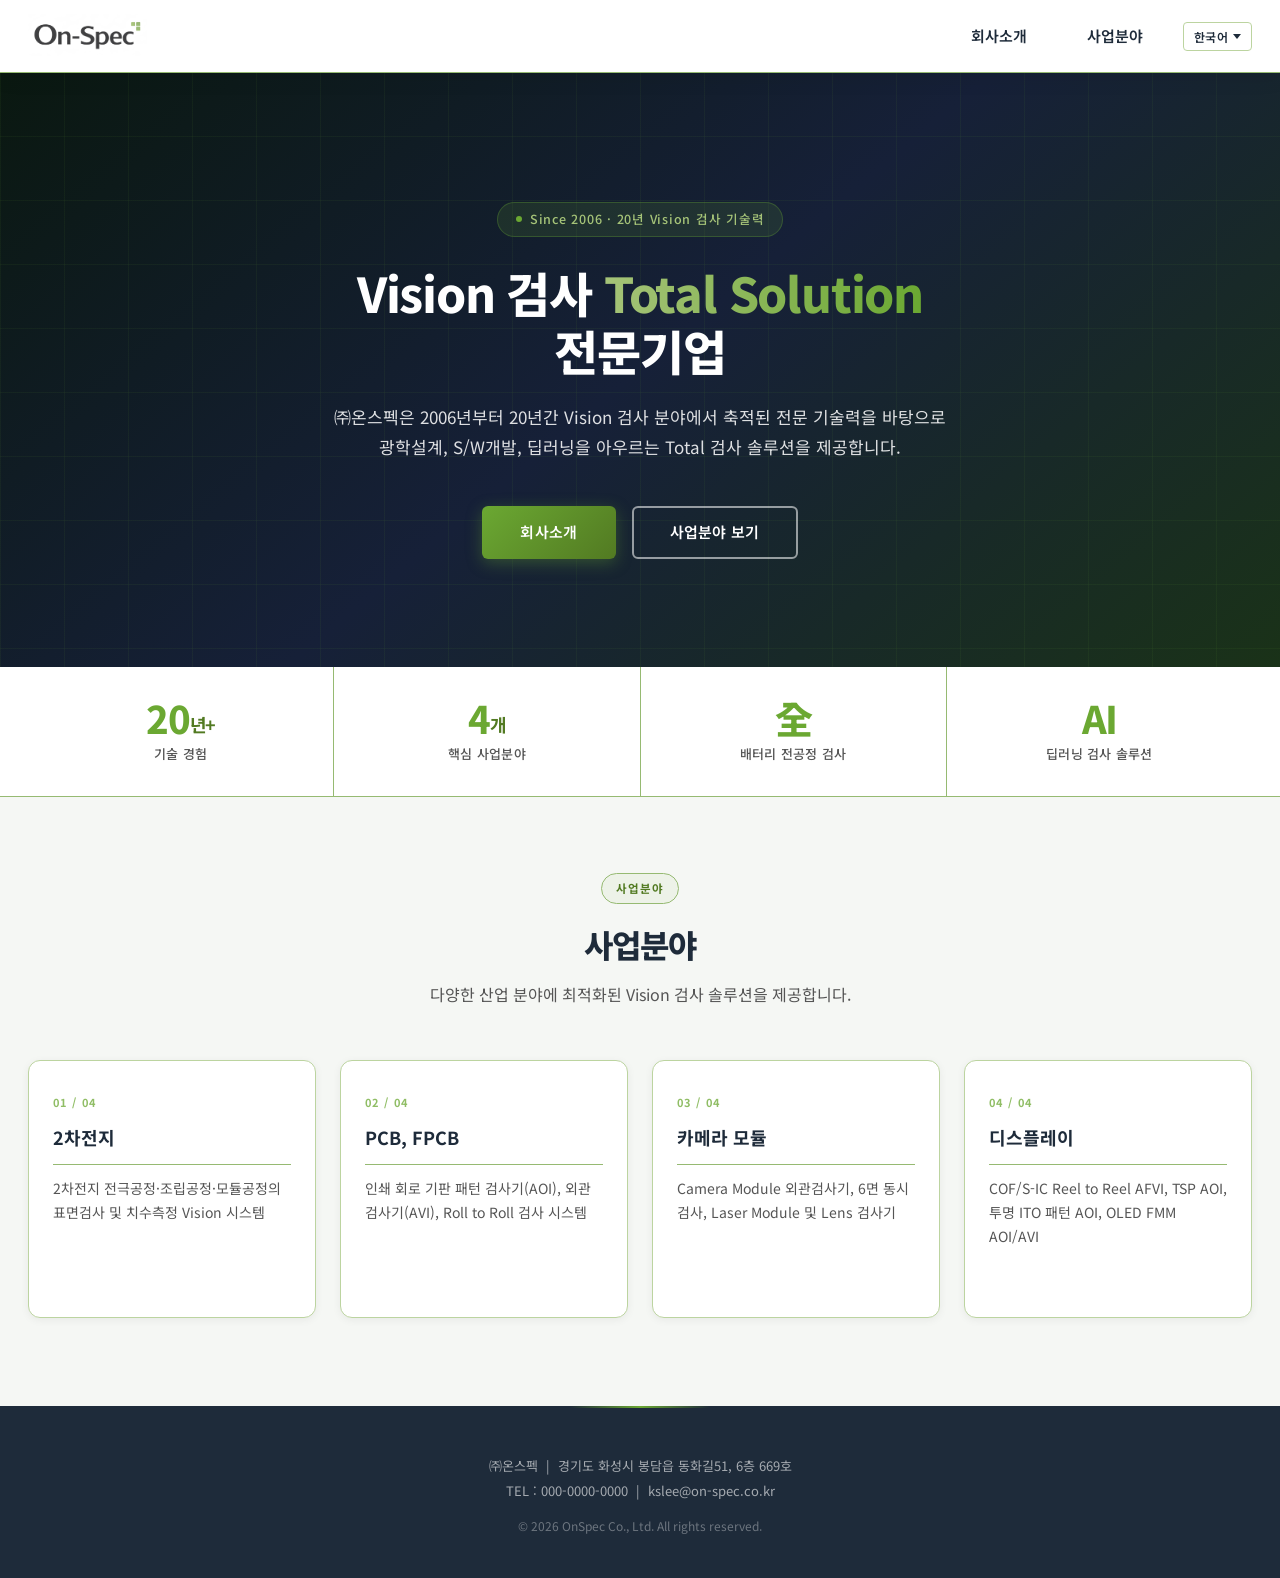
==== OnSpec_Homepage/wwwroot/index.html @ 56a10e46 "feat: transparent logo, stronger borders, radar-ring hero animation Agent-Logs-Url: https://github.c" ====
<!DOCTYPE html>
<html lang="ko">
<head>
    <meta charset="UTF-8">
    <meta name="viewport" content="width=device-width, initial-scale=1.0">
    <link rel="icon" href="favicon.ico" type="image/x-icon">
    <title>㈜온스펙 - Vision 검사 Total Solution</title>
    <link rel="preconnect" href="https://fonts.googleapis.com">
    <link rel="preconnect" href="https://fonts.gstatic.com" crossorigin>
    <link rel="stylesheet" href="https://fonts.googleapis.com/css2?family=Noto+Sans+KR:wght@400;500;600;700;800&display=swap">
    <link rel="stylesheet" href="style.css">
</head>
<body data-page="index">

    <!-- ══ HEADER ══════════════════════════════════════════════ -->
    <header class="site-header">
        <div class="header-inner">
            <div class="logo">
                <a href="index.html"><img src="res/logo.png" alt="㈜온스펙"></a>
            </div>
            <nav class="main-nav">
                <ul>
                    <li class="has-dropdown">
                        <a href="about.html" data-i18n="nav-about">회사소개</a>
                        <ul class="dropdown">
                            <li><a href="about.html#profile" data-i18n="sub-profile">Profile</a></li>
                            <li><a href="about.html#orgchart" data-i18n="sub-orgchart">Org Chart</a></li>
                            <li><a href="about.html#location" data-i18n="sub-location">Location</a></li>
                            <li><a href="about.html#contact" data-i18n="sub-contact">Contact</a></li>
                        </ul>
                    </li>
                    <li class="has-dropdown">
                        <a href="business.html" data-i18n="nav-business">사업분야</a>
                        <ul class="dropdown">
                            <li><a href="business.html#battery" data-i18n="sub-battery">Battery</a></li>
                            <li><a href="business.html#pcb" data-i18n="sub-pcb">PCB, FPCB</a></li>
                            <li><a href="business.html#camera" data-i18n="sub-camera">Camera Module</a></li>
                            <li><a href="business.html#display" data-i18n="sub-display">Display</a></li>
                        </ul>
                    </li>
                </ul>
            </nav>
            <div class="lang-select" id="langSelect"></div>
            <button class="menu-toggle" id="menuToggle" data-i18n-aria="menu-aria" aria-label="메뉴 열기">
                <span></span><span></span><span></span>
            </button>
        </div>
    </header>

    <!-- ══ MOBILE NAV ══════════════════════════════════════════ -->
    <nav class="mobile-nav" id="mobileNav">
        <ul>
            <li>
                <a href="about.html" data-i18n="nav-about">회사소개</a>
                <ul class="mobile-sub">
                    <li><a href="about.html#profile" data-i18n="sub-profile">Profile</a></li>
                    <li><a href="about.html#orgchart" data-i18n="sub-orgchart">Org Chart</a></li>
                    <li><a href="about.html#location" data-i18n="sub-location">Location</a></li>
                    <li><a href="about.html#contact" data-i18n="sub-contact">Contact</a></li>
                </ul>
            </li>
            <li>
                <a href="business.html" data-i18n="nav-business">사업분야</a>
                <ul class="mobile-sub">
                    <li><a href="business.html#battery" data-i18n="sub-battery">Battery</a></li>
                    <li><a href="business.html#pcb" data-i18n="sub-pcb">PCB, FPCB</a></li>
                    <li><a href="business.html#camera" data-i18n="sub-camera">Camera Module</a></li>
                    <li><a href="business.html#display" data-i18n="sub-display">Display</a></li>
                </ul>
            </li>
        </ul>
    </nav>

    <!-- ══ PAGE BODY ════════════════════════════════════════════ -->
    <div class="page-body">

        <!-- HERO -->
        <section class="hero">
            <div class="hero-rings" aria-hidden="true"><span></span><span></span><span></span></div>
            <div class="hero-inner">
                <div class="hero-badge" data-i18n="hero-badge">Since 2006 · 20년 Vision 검사 기술력</div>
                <h1 data-i18n="hero-title">Vision 검사 <em>Total Solution</em><br>전문기업</h1>
                <p data-i18n="hero-desc">
                    ㈜온스펙은 2006년부터 20년간 Vision 검사 분야에서 축적된 전문 기술력을 바탕으로<br>
                    광학설계, S/W개발, 딥러닝을 아우르는 Total 검사 솔루션을 제공합니다.
                </p>
                <div class="hero-cta">
                    <a href="about.html" class="btn-primary" data-i18n="hero-btn-about">회사소개</a>
                    <a href="business.html" class="btn-outline" data-i18n="hero-btn-business">사업분야 보기</a>
                </div>
            </div>
        </section>

        <!-- STATS -->
        <div class="stats-section">
            <div class="stats-inner">
                <div class="stat-item">
                    <span class="stat-num">20<span class="stat-unit">년+</span></span>
                    <span class="stat-label" data-i18n="stat-experience">기술 경험</span>
                </div>
                <div class="stat-item">
                    <span class="stat-num">4<span class="stat-unit">개</span></span>
                    <span class="stat-label" data-i18n="stat-business">핵심 사업분야</span>
                </div>
                <div class="stat-item">
                    <span class="stat-num">全</span>
                    <span class="stat-label" data-i18n="stat-battery">배터리 전공정 검사</span>
                </div>
                <div class="stat-item">
                    <span class="stat-num">AI</span>
                    <span class="stat-label" data-i18n="stat-ai">딥러닝 검사 솔루션</span>
                </div>
            </div>
        </div>

        <!-- OVERVIEW -->
        <section class="overview">
            <div class="overview-title">
                <span class="section-tag" data-i18n="overview-tag">Business Areas</span>
                <h2 data-i18n="overview-h2">사업분야</h2>
                <p data-i18n="overview-p">다양한 산업 분야에 최적화된 Vision 검사 솔루션을 제공합니다.</p>
            </div>
            <div class="overview-grid">
                <a href="business.html#battery" class="overview-card">
                    <span class="card-num">01 / 04</span>
                    <h3 data-i18n="sub-battery">Battery</h3>
                    <p data-i18n="card-battery">2차전지 전극공정·조립공정·모듈공정의 표면검사 및 치수측정 Vision 시스템</p>
                    <span class="card-arrow" data-i18n="card-more">더 보기</span>
                </a>
                <a href="business.html#pcb" class="overview-card">
                    <span class="card-num">02 / 04</span>
                    <h3 data-i18n="sub-pcb">PCB, FPCB</h3>
                    <p data-i18n="card-pcb">인쇄 회로 기판 패턴 검사기(AOI), 외관 검사기(AVI), Roll to Roll 검사 시스템</p>
                    <span class="card-arrow" data-i18n="card-more">더 보기</span>
                </a>
                <a href="business.html#camera" class="overview-card">
                    <span class="card-num">03 / 04</span>
                    <h3 data-i18n="sub-camera">Camera Module</h3>
                    <p data-i18n="card-camera">Camera Module 외관검사기, 6면 동시검사, Laser Module 및 Lens 검사기</p>
                    <span class="card-arrow" data-i18n="card-more">더 보기</span>
                </a>
                <a href="business.html#display" class="overview-card">
                    <span class="card-num">04 / 04</span>
                    <h3 data-i18n="sub-display">Display</h3>
                    <p data-i18n="card-display">COF/S-IC Reel to Reel AFVI, TSP AOI, 투명 ITO 패턴 AOI, OLED FMM AOI/AVI</p>
                    <span class="card-arrow" data-i18n="card-more">더 보기</span>
                </a>
            </div>
        </section>

    </div><!-- /.page-body -->

    <!-- ══ FOOTER ══════════════════════════════════════════════ -->
    <footer class="site-footer">
        <p data-i18n="footer-addr">㈜온스펙 &nbsp;|&nbsp; 경기도 화성시 봉담읍 동화길51, 6층 669호</p>
        <p data-i18n="footer-tel">TEL : 000-0000-0000 &nbsp;|&nbsp; kslee@on-spec.co.kr</p>
        <p class="footer-copy">© 2026 OnSpec Co., Ltd. All rights reserved.</p>
    </footer>

    <script>
        const menuToggle = document.getElementById('menuToggle');
        const mobileNav = document.getElementById('mobileNav');
        menuToggle.addEventListener('click', function () {
            mobileNav.classList.toggle('open');
            menuToggle.classList.toggle('open');
        });

        /* Close mobile nav when any nav link is tapped (same-page anchors) */
        mobileNav.querySelectorAll('a').forEach(function (link) {
            link.addEventListener('click', function () {
                mobileNav.classList.remove('open');
                menuToggle.classList.remove('open');
            });
        });
    </script>
    <script src="lang.js"></script>

</body>
</html>
---- OnSpec_Homepage/wwwroot/style.css ----
/* ============================================================
   style.css — ㈜온스펙 Homepage Styles
   Color theme derived from res/logo.png:
     Charcoal  #3C3C3C  (logo text)
     Sage-green #A5C378  (logo accent)
   ============================================================ */

/* ── Variables ──────────────────────────────────────────── */
:root {
    --primary: #1E2B3A; /* dark navy-charcoal header */
    --primary-light: #2C3E52;
    --accent: #6BA832; /* vivid green from logo */
    --accent-dark: #527A22;
    --accent-light: #A5C378; /* logo sage-green, tints */
    --text: #2D2D2D;
    --text-mid: #555555;
    --text-light: #888888;
    --bg: #F5F7F4;
    --bg-white: #FFFFFF;
    --bg-alt: #EDF2E8;
    --border: #BCD4A0;        /* was #D4E4BC — darkened for better contrast */
    --border-strong: #96BA72; /* stronger separator line */
    --header-h: 72px;
    --subnav-h: 52px;
    --shadow-sm: 0 2px 8px rgba(0,0,0,0.06);
    --shadow-md: 0 6px 24px rgba(0,0,0,0.10);
    --shadow-lg: 0 16px 48px rgba(0,0,0,0.14);
    --shadow-green: 0 8px 28px rgba(107,168,50,0.14);
    --transition: 0.22s ease;
}

/* ── Reset / Base ───────────────────────────────────────── */
*, *::before, *::after {
    box-sizing: border-box;
    margin: 0;
    padding: 0;
}

html {
    scroll-behavior: smooth;
    scroll-padding-top: calc(var(--header-h) + var(--subnav-h));
}

body {
    font-family: 'Noto Sans KR', 'Apple SD Gothic Neo', 'Malgun Gothic', Arial, sans-serif;
    color: var(--text);
    background: var(--bg);
    line-height: 1.65;
    -webkit-font-smoothing: antialiased;
    -moz-osx-font-smoothing: grayscale;
}

a {
    text-decoration: none;
    color: inherit;
}

img {
    max-width: 100%;
    display: block;
}

/* ── Header ─────────────────────────────────────────────── */
.site-header {
    position: fixed;
    inset: 0 0 auto 0;
    height: var(--header-h);
    background: rgba(255,255,255,0.96);
    backdrop-filter: blur(12px);
    -webkit-backdrop-filter: blur(12px);
    z-index: 1000;
    box-shadow: 0 1px 0 var(--border-strong), 0 4px 20px rgba(0,0,0,0.10);
    transition: box-shadow var(--transition);
}

.header-inner {
    max-width: 1280px;
    margin: 0 auto;
    height: 100%;
    display: flex;
    align-items: center;
    padding: 0 28px;
}

/* Logo */
.logo {
    flex: 0 0 auto;
}

    .logo a {
        display: block;
    }

    .logo img {
        height: 44px;
        width: auto;
        mix-blend-mode: multiply; /* white areas blend into header glass bg */
    }

/* Desktop nav */
.main-nav {
    flex: 1;
    display: flex;
    justify-content: flex-end;
}

    .main-nav > ul {
        list-style: none;
        display: flex;
        gap: 4px;
    }

        .main-nav > ul > li {
            position: relative;
        }

            .main-nav > ul > li > a {
                display: block;
                position: relative;
                padding: 10px 28px;
                color: var(--primary);
                font-size: 15px;
                font-weight: 600;
                border-radius: 4px;
                transition: color var(--transition);
            }

                .main-nav > ul > li > a::after {
                    content: '';
                    position: absolute;
                    bottom: 4px;
                    left: 28px;
                    right: 28px;
                    height: 2px;
                    background: var(--accent);
                    border-radius: 2px;
                    transform: scaleX(0);
                    transform-origin: center;
                    transition: transform 0.22s ease;
                }

                .main-nav > ul > li > a:hover {
                    color: var(--accent);
                }

                .main-nav > ul > li > a:hover::after {
                    transform: scaleX(1);
                }

/* Dropdown */
.dropdown {
    display: none;
    position: absolute;
    top: 100%;
    left: 50%;
    transform: translateX(-50%);
    background: var(--bg-white);
    border: 1px solid var(--border);
    border-radius: 6px;
    box-shadow: 0 8px 28px rgba(0,0,0,0.14);
    list-style: none;
    min-width: 148px;
    overflow: hidden;
    z-index: 1100;
    padding-top: 6px;
}

.has-dropdown:hover .dropdown {
    display: block;
}
/* Invisible bridge over the gap so the mouse can reach the dropdown */
.has-dropdown::after {
    content: '';
    position: absolute;
    top: 100%;
    left: 0;
    right: 0;
    height: 6px;
    z-index: 1090;
}

.dropdown li a {
    display: block;
    padding: 11px 20px;
    font-size: 14px;
    color: var(--text);
    white-space: nowrap;
    transition: background 0.15s, color 0.15s;
}

    .dropdown li a:hover {
        background: var(--bg-alt);
        color: var(--accent);
    }

/* Hamburger button */
.menu-toggle {
    display: none;
    flex-direction: column;
    gap: 5px;
    background: none;
    border: none;
    cursor: pointer;
    padding: 8px;
    margin-left: auto;
}

    .menu-toggle span {
        display: block;
        width: 24px;
        height: 2px;
        background: var(--primary);
        border-radius: 2px;
        transition: all 0.28s;
    }

    .menu-toggle.open span:nth-child(1) {
        transform: translateY(7px) rotate(45deg);
    }

    .menu-toggle.open span:nth-child(2) {
        opacity: 0;
    }

    .menu-toggle.open span:nth-child(3) {
        transform: translateY(-7px) rotate(-45deg);
    }

/* Language select dropdown */
.lang-select {
    position: relative;
    margin-left: 12px;
    flex-shrink: 0;
}

.lang-select__btn {
    display: flex;
    align-items: center;
    gap: 5px;
    background: transparent;
    border: 1px solid var(--border);
    color: var(--primary);
    cursor: pointer;
    font-family: inherit;
    font-size: 12px;
    font-weight: 600;
    letter-spacing: 0.04em;
    padding: 5px 10px;
    border-radius: 4px;
    white-space: nowrap;
    transition: background 0.18s, color 0.18s, border-color 0.18s;
}

    .lang-select__btn:hover,
    .lang-select.open .lang-select__btn {
        background: var(--bg-alt);
        border-color: var(--accent);
        color: var(--accent);
    }

.lang-select__arrow {
    display: inline-block;
    width: 0;
    height: 0;
    border-left: 4px solid transparent;
    border-right: 4px solid transparent;
    border-top: 5px solid currentColor;
    transition: transform 0.2s;
}

    .lang-select.open .lang-select__arrow {
        transform: rotate(180deg);
    }

.lang-select__menu {
    display: none;
    position: absolute;
    top: calc(100% + 6px);
    right: 0;
    background: var(--bg-white);
    border: 1px solid var(--border);
    border-radius: 6px;
    box-shadow: 0 8px 28px rgba(0,0,0,0.14);
    list-style: none;
    min-width: 110px;
    overflow: hidden;
    z-index: 1200;
    padding: 4px 0;
}

    .lang-select.open .lang-select__menu {
        display: block;
    }

.lang-select__item {
    padding: 10px 16px;
    font-size: 13px;
    font-weight: 500;
    color: var(--text);
    cursor: pointer;
    white-space: nowrap;
    transition: background 0.15s, color 0.15s;
}

    .lang-select__item:hover {
        background: var(--bg-alt);
        color: var(--accent);
    }

    .lang-select__item.active {
        color: var(--accent);
        font-weight: 700;
        background: var(--bg-alt);
    }

/* Mobile nav overlay */
.mobile-nav {
    display: none;
    position: fixed;
    top: var(--header-h);
    inset: var(--header-h) 0 0 0;
    background: var(--bg-alt);
    z-index: 999;
    overflow-y: auto;
}

    .mobile-nav.open {
        display: block;
    }

    .mobile-nav ul {
        list-style: none;
    }

    .mobile-nav > ul > li > a {
        display: block;
        padding: 15px 28px;
        color: var(--text-mid);
        font-size: 16px;
        font-weight: 500;
        border-bottom: 1px solid rgba(255,255,255,0.1);
    }

.mobile-sub li a {
    display: block;
    padding: 13px 48px;
    color: var(--text-mid);
    background: var(--bg-white);
    font-size: 14px;
    font-weight: 500;
    border-bottom: 1px solid var(--border);
    border-left: 3px solid transparent;
    transition: color 0.18s, border-color 0.18s, background 0.18s;
}

    .mobile-sub li a:hover,
    .mobile-sub li a.active {
        color: var(--accent);
        background: var(--bg-alt);
        border-left-color: var(--accent);
    }

/* ── Page body offset ───────────────────────────────────── */
.page-body {
    padding-top: var(--header-h);
}

/* ── Sub-navigation (about & business pages) ────────────── */
.sub-nav {
    position: sticky;
    top: var(--header-h);
    background: var(--bg-white);
    border-bottom: 2px solid var(--border-strong);
    z-index: 100;
    overflow-x: auto;
    white-space: nowrap;
}

    .sub-nav ul {
        list-style: none;
        display: flex;
        max-width: 1280px;
        margin: 0 auto;
        padding: 0 24px;
    }

        .sub-nav ul li a {
            display: block;
            padding: 14px 22px;
            font-size: 14px;
            font-weight: 500;
            color: var(--text-mid);
            border-bottom: 3px solid transparent;
            transition: color 0.18s, border-color 0.18s;
        }

            .sub-nav ul li a:hover {
                color: var(--accent);
                border-bottom-color: var(--accent);
            }

            .sub-nav ul li a.active {
                color: var(--accent);
                border-bottom-color: var(--accent);
            }

/* ── Hero (index.html) ──────────────────────────────────── */
.hero {
    position: relative;
    background: linear-gradient(140deg, #0a1810 0%, #162038 50%, #1a3218 100%);
    color: #fff;
    padding: 130px 24px 108px;
    text-align: center;
    overflow: hidden;
}

/* Tech grid pattern overlay */
.hero::before {
    content: '';
    position: absolute;
    inset: 0;
    background-image:
        linear-gradient(rgba(107,168,50,0.07) 1px, transparent 1px),
        linear-gradient(90deg, rgba(107,168,50,0.07) 1px, transparent 1px);
    background-size: 64px 64px;
    z-index: 0;
    pointer-events: none;
}

/* Animated scan-line — replaced with radar rings via .hero-rings */

@media (prefers-reduced-motion: reduce) {
    .hero-rings span,
    .hero-badge::before {
        animation: none;
    }
}

@keyframes radarRing {
    0% {
        transform: translate(-50%, -50%) scale(0.1);
        opacity: 0.8;
    }
    100% {
        transform: translate(-50%, -50%) scale(1);
        opacity: 0;
    }
}

@keyframes pulse-dot {
    0%, 100% { opacity: 1;   transform: scale(1); }
    50%       { opacity: 0.4; transform: scale(0.75); }
}

/* ── Hero radar rings ───────────────────────────────────── */
.hero-rings {
    position: absolute;
    inset: 0;
    z-index: 1;
    pointer-events: none;
    overflow: hidden;
}

.hero-rings span {
    position: absolute;
    left: 50%;
    top: 50%;
    width: min(90vw, 600px);
    height: min(90vw, 600px);
    border-radius: 50%;
    border: 1px solid rgba(107, 168, 50, 0.40);
    transform: translate(-50%, -50%) scale(0.1);
    animation: radarRing 5s cubic-bezier(0.15, 0.5, 0.3, 1) infinite;
    opacity: 0;
}

.hero-rings span:nth-child(2) {
    animation-delay: -1.67s;
}

.hero-rings span:nth-child(3) {
    animation-delay: -3.33s;
}

.hero-inner {
    position: relative;
    z-index: 2;
    max-width: 820px;
    margin: 0 auto;
}

/* Hero badge */
.hero-badge {
    display: inline-flex;
    align-items: center;
    gap: 8px;
    background: rgba(107,168,50,0.14);
    border: 1px solid rgba(107,168,50,0.30);
    color: var(--accent-light);
    font-size: 12.5px;
    font-weight: 500;
    letter-spacing: 0.06em;
    padding: 6px 18px;
    border-radius: 100px;
    margin-bottom: 26px;
}

.hero-badge::before {
    content: '';
    flex-shrink: 0;
    width: 6px;
    height: 6px;
    background: var(--accent);
    border-radius: 50%;
    animation: pulse-dot 2s ease-in-out infinite;
}

.hero h1 {
    font-size: 48px;
    font-weight: 800;
    line-height: 1.22;
    letter-spacing: -0.025em;
    margin-bottom: 22px;
}

    .hero h1 em {
        font-style: normal;
        color: var(--accent-light); /* fallback for browsers without background-clip: text */
    }

@supports (-webkit-background-clip: text) or (background-clip: text) {
    .hero h1 em {
        background: linear-gradient(90deg, var(--accent-light), var(--accent));
        -webkit-background-clip: text;
        -webkit-text-fill-color: transparent;
        background-clip: text;
    }
}

.hero p {
    font-size: 17px;
    line-height: 1.78;
    color: rgba(255,255,255,0.86);
    margin-bottom: 44px;
}

.hero-cta {
    display: flex;
    gap: 16px;
    justify-content: center;
    flex-wrap: wrap;
}

.btn-primary {
    display: inline-block;
    padding: 14px 38px;
    background: linear-gradient(135deg, var(--accent) 0%, var(--accent-dark) 100%);
    color: #fff;
    font-size: 15px;
    font-weight: 600;
    border-radius: 6px;
    letter-spacing: 0.02em;
    box-shadow: 0 4px 16px rgba(107,168,50,0.35);
    transition: transform var(--transition), box-shadow var(--transition);
}

    .btn-primary:hover {
        transform: translateY(-2px);
        box-shadow: 0 8px 24px rgba(107,168,50,0.45);
    }

.btn-outline {
    display: inline-block;
    padding: 12px 36px;
    border: 2px solid rgba(255,255,255,0.55);
    color: #fff;
    font-size: 15px;
    font-weight: 600;
    border-radius: 6px;
    letter-spacing: 0.02em;
    transition: background var(--transition), border-color var(--transition), transform var(--transition);
}

    .btn-outline:hover {
        background: rgba(255,255,255,0.12);
        border-color: #fff;
        transform: translateY(-2px);
    }

/* ── Stats bar (index.html) ─────────────────────────────── */
.stats-section {
    background: var(--bg-white);
    border-bottom: 1px solid var(--border-strong);
}

.stats-inner {
    max-width: 1280px;
    margin: 0 auto;
    padding: 0 28px;
    display: flex;
    justify-content: space-around;
    align-items: stretch;
}

.stat-item {
    flex: 1;
    display: flex;
    flex-direction: column;
    align-items: center;
    justify-content: center;
    padding: 32px 20px;
    gap: 6px;
    border-right: 1px solid var(--border-strong);
    transition: background var(--transition);
}

    .stat-item:last-child {
        border-right: none;
    }

    .stat-item:hover {
        background: var(--bg-alt);
    }

.stat-num {
    font-size: 38px;
    font-weight: 800;
    color: var(--accent);
    line-height: 1;
    letter-spacing: -0.03em;
}

    .stat-num .stat-unit {
        font-size: 18px;
        font-weight: 700;
        color: var(--accent-dark);
        vertical-align: middle;
    }

.stat-label {
    font-size: 13px;
    color: var(--text-mid);
    font-weight: 500;
    letter-spacing: 0.02em;
}

/* ── Overview cards (index.html) ────────────────────────── */
.overview {
    max-width: 1280px;
    margin: 0 auto;
    padding: 76px 28px 88px;
}

.overview-title {
    text-align: center;
    margin-bottom: 52px;
}

    .overview-title .section-tag {
        display: inline-block;
        background: var(--bg-alt);
        color: var(--accent-dark);
        font-size: 11.5px;
        font-weight: 700;
        letter-spacing: 0.10em;
        text-transform: uppercase;
        padding: 5px 14px;
        border-radius: 100px;
        margin-bottom: 14px;
        border: 1px solid var(--border-strong);
    }

    .overview-title h2 {
        font-size: 32px;
        font-weight: 800;
        color: var(--primary);
        letter-spacing: -0.025em;
        margin-bottom: 10px;
    }

    .overview-title p {
        font-size: 16px;
        color: var(--text-mid);
    }

.overview-grid {
    display: grid;
    grid-template-columns: repeat(auto-fit, minmax(228px, 1fr));
    gap: 24px;
}

.overview-card {
    position: relative;
    display: block;
    background: var(--bg-white);
    border-radius: 12px;
    padding: 32px 24px 28px;
    border: 1px solid var(--border);
    box-shadow: var(--shadow-sm);
    overflow: hidden;
    transition: box-shadow var(--transition), transform var(--transition), border-color var(--transition);
}

    /* Top gradient accent bar */
    .overview-card::before {
        content: '';
        position: absolute;
        top: 0;
        left: 0;
        right: 0;
        height: 3px;
        background: linear-gradient(90deg, var(--accent-dark), var(--accent), var(--accent-light));
        transform: scaleX(0);
        transform-origin: left;
        transition: transform 0.30s ease;
        border-radius: 12px 12px 0 0;
    }

    .overview-card:hover::before {
        transform: scaleX(1);
    }

    .overview-card:hover {
        box-shadow: var(--shadow-green), var(--shadow-md);
        transform: translateY(-4px);
        border-color: var(--border-strong);
    }

.card-num {
    display: block;
    font-size: 11px;
    font-weight: 700;
    color: var(--accent);
    letter-spacing: 0.12em;
    margin-bottom: 12px;
    opacity: 0.75;
}

    .overview-card h3 {
        font-size: 18px;
        font-weight: 700;
        color: var(--primary);
        margin-bottom: 12px;
        padding-bottom: 12px;
        border-bottom: 1px solid var(--border-strong);
    }

    .overview-card p {
        font-size: 14px;
        color: var(--text-mid);
        line-height: 1.7;
    }

.card-arrow {
    display: inline-flex;
    align-items: center;
    gap: 5px;
    margin-top: 18px;
    font-size: 12px;
    font-weight: 600;
    color: var(--accent);
    opacity: 0;
    transform: translateX(-6px);
    transition: opacity 0.22s, transform 0.22s;
}

    .card-arrow::after {
        content: '→';
        font-size: 13px;
    }

    .overview-card:hover .card-arrow {
        opacity: 1;
        transform: translateX(0);
    }

/* ── Page sections (about & business) ──────────────────── */
.page-section {
    padding: 72px 0;
    border-bottom: 1px solid var(--border-strong);
    scroll-margin-top: calc(var(--header-h) + var(--subnav-h));
}

    .page-section:last-child {
        border-bottom: none;
    }

    .page-section:nth-child(even) {
        background: var(--bg-alt);
    }

.section-inner {
    max-width: 1100px;
    margin: 0 auto;
    padding: 0 32px;
}

.section-title {
    position: relative;
    margin-bottom: 40px;
    padding-bottom: 18px;
}

    .section-title::after {
        content: '';
        position: absolute;
        bottom: 0;
        left: 0;
        width: 52px;
        height: 3px;
        background: linear-gradient(90deg, var(--accent), var(--accent-light), transparent);
        border-radius: 2px;
    }

    .section-title h2 {
        font-size: 26px;
        font-weight: 800;
        color: var(--primary);
        letter-spacing: -0.02em;
    }

/* Profile */
.profile-intro {
    font-size: 15.5px;
    line-height: 1.85;
    color: var(--text);
    margin-bottom: 32px;
    padding: 24px 28px;
    background: linear-gradient(135deg, var(--bg-white) 0%, var(--bg-alt) 100%);
    border-left: 4px solid var(--accent);
    border-radius: 0 10px 10px 0;
    box-shadow: var(--shadow-sm);
}

.profile-info {
    display: flex;
    flex-direction: column;
    gap: 0;
}

.profile-info-row {
    display: flex;
    gap: 12px;
    padding: 14px 0;
    border-bottom: 1px solid var(--border-strong);
    font-size: 15px;
}

    .profile-info-row:last-child {
        border-bottom: none;
    }

    .profile-info-row .label {
        font-weight: 600;
        color: var(--primary);
        min-width: 80px;
        flex: 0 0 auto;
    }

    .profile-info-row .value {
        color: var(--text-mid);
    }

/* Org Chart */
.org-chart {
    display: flex;
    flex-direction: column;
    align-items: center;
    padding: 16px 0 8px;
}

.org-root {
    position: relative;
    padding-bottom: 36px;
}

    .org-root::after {
        content: '';
        position: absolute;
        bottom: 0;
        left: 50%;
        transform: translateX(-50%);
        width: 2px;
        height: 36px;
        background: var(--accent);
    }

.org-root-box {
    background: var(--primary);
    color: #fff;
    padding: 14px 52px;
    border-radius: 6px;
    font-weight: 700;
    font-size: 16px;
    box-shadow: 0 4px 14px rgba(0,0,0,0.18);
}

.org-branches {
    display: flex;
    justify-content: center;
    width: 100%;
    max-width: 800px;
}

.org-branch {
    flex: 1;
    padding-top: 36px;
    display: flex;
    flex-direction: column;
    align-items: center;
    position: relative;
}

    /* Horizontal connector */
    .org-branch::before {
        content: '';
        position: absolute;
        top: 0;
        left: 0;
        right: 0;
        height: 2px;
        background: var(--accent);
    }

    .org-branch:first-child::before {
        left: 50%;
    }

    .org-branch:last-child::before {
        right: 50%;
    }

    /* Vertical drop connector */
    .org-branch::after {
        content: '';
        position: absolute;
        top: 0;
        left: 50%;
        transform: translateX(-50%);
        width: 2px;
        height: 36px;
        background: var(--accent);
    }

.org-box {
    background: var(--bg-white);
    border: 2px solid var(--accent);
    color: var(--primary);
    padding: 11px 18px;
    border-radius: 6px;
    font-size: 14px;
    font-weight: 600;
    white-space: nowrap;
    text-align: center;
    box-shadow: 0 2px 8px rgba(0,0,0,0.07);
}

/* Location / Map */
#map-container {
    width: 100%;
    height: 440px;
    border-radius: 8px;
    overflow: hidden;
    border: 1px solid var(--border-strong);
    box-shadow: 0 2px 14px rgba(0,0,0,0.09);
}

.map-address {
    margin-top: 14px;
    font-size: 14px;
    color: var(--text-mid);
}

/* Contact */
.contact-list {
    display: flex;
    flex-direction: column;
    gap: 14px;
}

.contact-item {
    display: flex;
    gap: 20px;
    align-items: center;
    padding: 18px 24px;
    background: var(--bg-white);
    border-radius: 8px;
    border: 1px solid var(--border-strong);
    box-shadow: 0 1px 5px rgba(0,0,0,0.04);
}

.contact-label {
    font-weight: 600;
    color: var(--primary);
    min-width: 72px;
    font-size: 15px;
}

.contact-value {
    color: var(--text-mid);
    font-size: 15px;
}

.contact-email {
    color: var(--accent-dark);
    transition: color 0.18s;
}

    .contact-email:hover {
        color: var(--accent);
    }

/* ── Business sections ──────────────────────────────────── */
.biz-content {
    display: grid;
    grid-template-columns: 1fr 1fr;
    gap: 44px;
    align-items: start;
}

    .biz-content.reverse {
        direction: rtl;
    }

        .biz-content.reverse > * {
            direction: ltr;
        }

.biz-image {
    position: relative;
    border-radius: 12px;
    overflow: hidden;
    box-shadow: var(--shadow-lg);
}

    .biz-image::after {
        content: '';
        position: absolute;
        inset: 0;
        background: linear-gradient(to bottom, transparent 50%, rgba(10,24,16,0.45) 100%);
        opacity: 0;
        transition: opacity 0.35s;
    }

    .biz-image:hover::after {
        opacity: 1;
    }

    .biz-image img {
        width: 100%;
        height: 300px;
        object-fit: cover;
        transition: transform 0.45s ease;
    }

    .biz-image:hover img {
        transform: scale(1.04);
    }

.biz-detail h3 {
    font-size: 16px;
    font-weight: 700;
    color: var(--primary);
    margin-bottom: 12px;
    padding-bottom: 8px;
    border-bottom: 1px solid var(--border-strong);
}

    .biz-detail h3:not(:first-child) {
        margin-top: 22px;
    }

.biz-list {
    list-style: none;
    margin-bottom: 6px;
}

    .biz-list li {
        position: relative;
        padding: 7px 0 7px 16px;
        font-size: 14px;
        color: var(--text-mid);
        border-bottom: 1px dashed var(--border-strong);
        line-height: 1.6;
    }

        .biz-list li:last-child {
            border-bottom: none;
        }

        .biz-list li::before {
            content: '';
            position: absolute;
            left: 0;
            top: 50%;
            transform: translateY(-50%);
            width: 5px;
            height: 5px;
            border-radius: 50%;
            background: var(--accent);
        }

/* ── Footer ─────────────────────────────────────────────── */
.site-footer {
    position: relative;
    background: var(--primary);
    color: rgba(255,255,255,0.60);
    text-align: center;
    padding: 48px 24px 40px;
    font-size: 13px;
    line-height: 1.9;
}

    .site-footer::before {
        content: '';
        position: absolute;
        top: 0;
        left: 50%;
        transform: translateX(-50%);
        width: 140px;
        height: 2px;
        background: linear-gradient(90deg, transparent, var(--accent), transparent);
    }

    .site-footer .footer-copy {
        margin-top: 12px;
        color: rgba(255,255,255,0.35);
        font-size: 12px;
    }

/* ── Responsive – Tablet (≤1024px) ─────────────────────── */
@media (max-width: 1024px) {
    .hero h1 {
        font-size: 36px;
    }

    .biz-content {
        grid-template-columns: 1fr;
    }

        .biz-content.reverse {
            direction: ltr;
        }

    .biz-image img {
        height: 240px;
    }
}

/* ── Responsive – Mobile (≤768px) ──────────────────────── */
@media (max-width: 768px) {
    :root {
        --header-h: 60px;
    }

    .main-nav {
        display: none;
    }

    .menu-toggle {
        display: flex;
    }

    .logo img {
        height: 36px;
    }

    .hero {
        padding: 88px 20px 72px;
    }

        .hero h1 {
            font-size: 27px;
        }

        .hero p {
            font-size: 14.5px;
        }

    .hero-badge {
        font-size: 11.5px;
    }

    .stats-inner {
        flex-wrap: wrap;
    }

    .stat-item {
        flex: 0 0 50%;
        border-right: none;
        border-bottom: 1px solid var(--border-strong);
        padding: 22px 16px;
    }

        .stat-item:nth-child(odd) {
            border-right: 1px solid var(--border-strong);
        }

        .stat-item:nth-last-child(-n+2) {
            border-bottom: none;
        }

    .stat-num {
        font-size: 30px;
    }

    .overview {
        padding: 48px 20px 60px;
    }

    .overview-title h2 {
        font-size: 24px;
    }

    .overview-grid {
        grid-template-columns: 1fr;
    }

    .section-inner {
        padding: 0 18px;
    }

    .page-section {
        padding: 48px 0;
    }

    .section-title h2 {
        font-size: 21px;
    }

    .profile-intro {
        font-size: 14px;
        padding: 16px 18px;
    }

    .profile-info-row {
        flex-direction: column;
        gap: 3px;
    }

    /* Org Chart – keep single-row tree, scale down for mobile */
    .org-chart {
        overflow-x: auto;
        align-items: flex-start;
        padding: 16px 0;
    }

        .org-chart > * {
            min-width: max-content;
            margin: 0 auto;
        }

    .org-root {
        padding-bottom: 24px;
    }

        .org-root::after {
            height: 24px;
        }

    .org-root-box {
        padding: 10px 22px;
        font-size: 14px;
    }

    .org-branches {
        max-width: none;
    }

    .org-branch {
        padding-top: 24px;
    }

        .org-branch::after {
            height: 24px;
        }

    .org-box {
        padding: 8px 11px;
        font-size: 12px;
    }

    #map-container {
        height: 300px;
    }

    .contact-item {
        flex-direction: column;
        align-items: flex-start;
        gap: 4px;
        padding: 14px 16px;
    }

    .biz-image img {
        height: 200px;
    }

    .sub-nav ul {
        padding: 0 12px;
    }

        .sub-nav ul li a {
            padding: 12px 14px;
            font-size: 13px;
        }
}
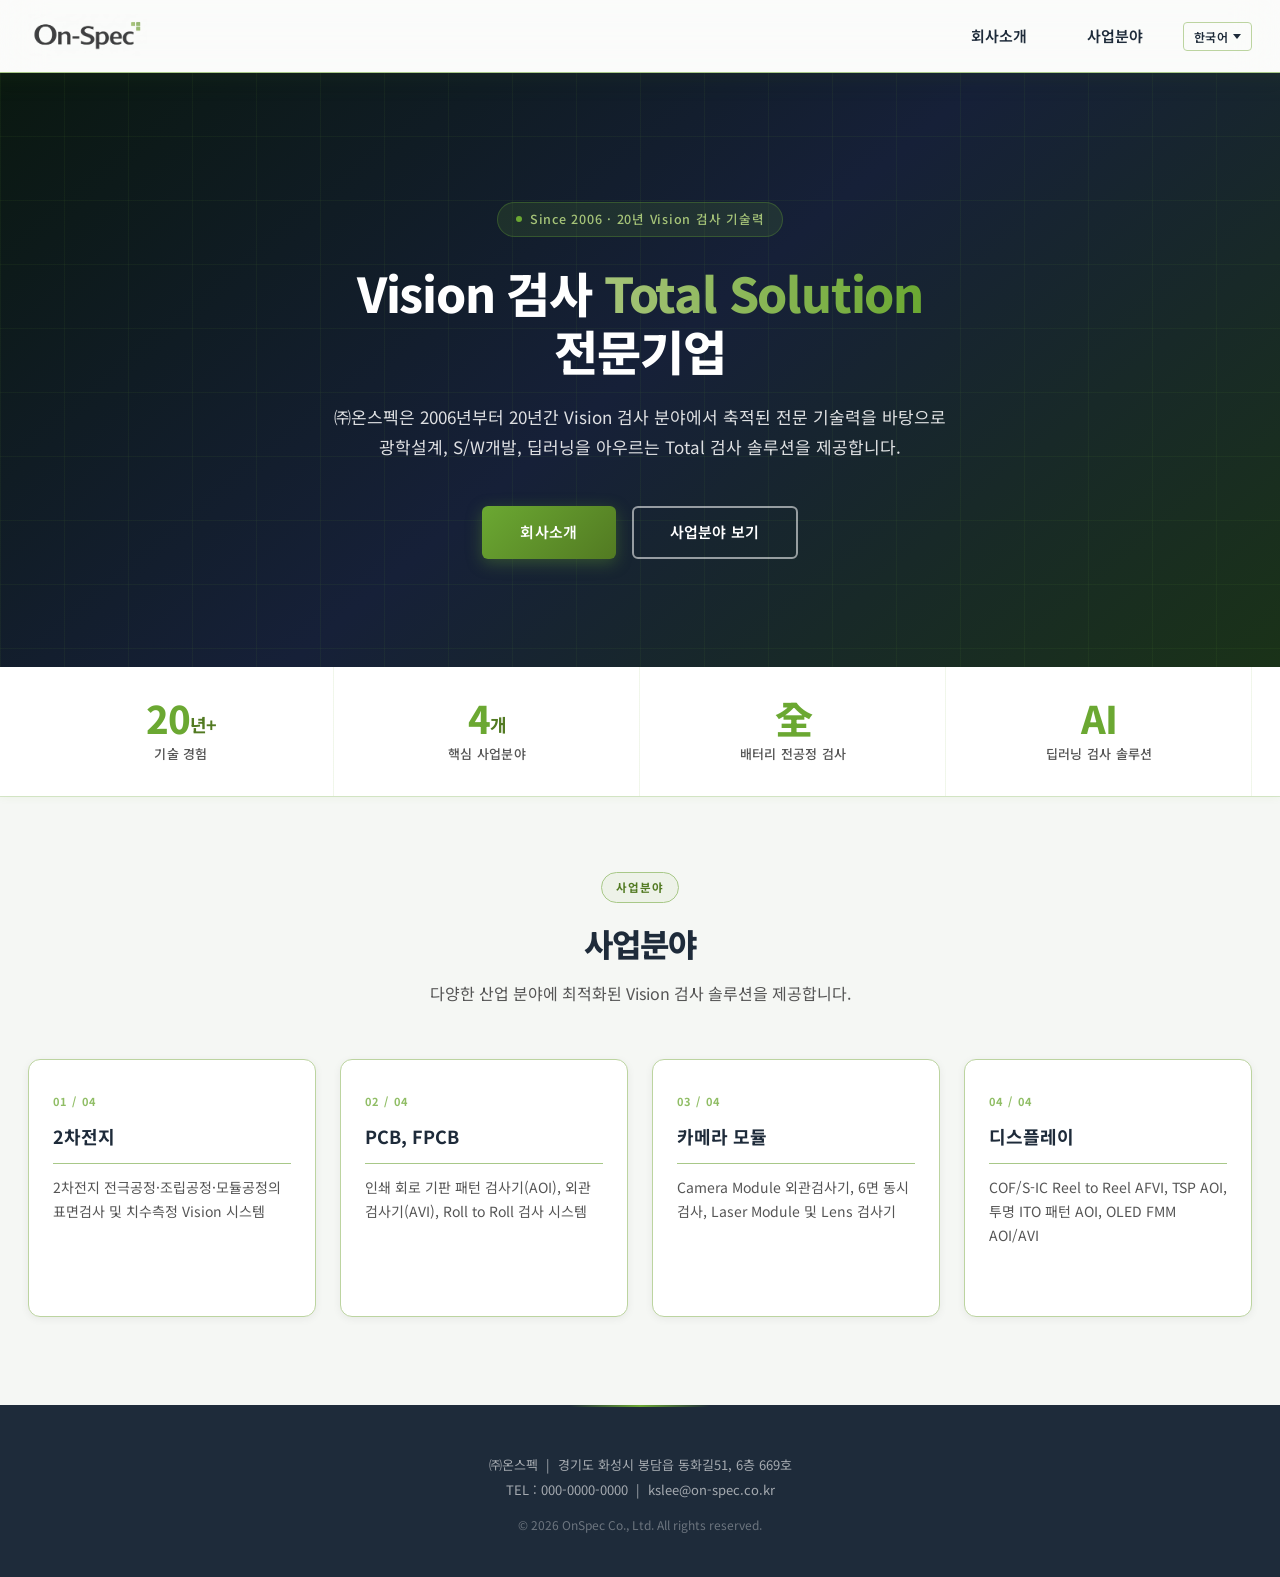
==== commit f1293f54: "feat: blurry scanline hero, stronger glass header, soft border glow Agent-Logs-Url: https://github.c" ====
--- a/OnSpec_Homepage/wwwroot/index.html
+++ b/OnSpec_Homepage/wwwroot/index.html
@@ -76,7 +76,6 @@
 
         <!-- HERO -->
         <section class="hero">
-            <div class="hero-rings" aria-hidden="true"><span></span><span></span><span></span></div>
             <div class="hero-inner">
                 <div class="hero-badge" data-i18n="hero-badge">Since 2006 · 20년 Vision 검사 기술력</div>
                 <h1 data-i18n="hero-title">Vision 검사 <em>Total Solution</em><br>전문기업</h1>
--- a/OnSpec_Homepage/wwwroot/style.css
+++ b/OnSpec_Homepage/wwwroot/style.css
@@ -19,7 +19,7 @@
     --bg-white: #FFFFFF;
     --bg-alt: #EDF2E8;
     --border: #BCD4A0;        /* was #D4E4BC — darkened for better contrast */
-    --border-strong: #96BA72; /* stronger separator line */
+    --border-strong: #A8C888; /* softened — was #96BA72, now with shadow glow instead */
     --header-h: 72px;
     --subnav-h: 52px;
     --shadow-sm: 0 2px 8px rgba(0,0,0,0.06);
@@ -65,11 +65,11 @@
     position: fixed;
     inset: 0 0 auto 0;
     height: var(--header-h);
-    background: rgba(255,255,255,0.96);
-    backdrop-filter: blur(12px);
-    -webkit-backdrop-filter: blur(12px);
+    background: rgba(255,255,255,0.55);
+    backdrop-filter: blur(22px) saturate(160%);
+    -webkit-backdrop-filter: blur(22px) saturate(160%);
     z-index: 1000;
-    box-shadow: 0 1px 0 var(--border-strong), 0 4px 20px rgba(0,0,0,0.10);
+    box-shadow: 0 1px 0 var(--border-strong), 0 4px 20px rgba(0,0,0,0.08);
     transition: box-shadow var(--transition);
 }
 
@@ -405,6 +405,7 @@
             }
 
 /* ── Hero (index.html) ──────────────────────────────────── */
+/* Background: dark gradient ensures WCAG AA contrast — white text on #162038 yields ~9:1 ratio */
 .hero {
     position: relative;
     background: linear-gradient(140deg, #0a1810 0%, #162038 50%, #1a3218 100%);
@@ -427,59 +428,47 @@
     pointer-events: none;
 }
 
-/* Animated scan-line — replaced with radar rings via .hero-rings */
+/* Radar rings animation (replaces scanline) — see .hero-rings below */
 
 @media (prefers-reduced-motion: reduce) {
-    .hero-rings span,
+    .hero::after,
     .hero-badge::before {
         animation: none;
     }
 }
 
-@keyframes radarRing {
-    0% {
-        transform: translate(-50%, -50%) scale(0.1);
-        opacity: 0.8;
-    }
-    100% {
-        transform: translate(-50%, -50%) scale(1);
-        opacity: 0;
-    }
+/* Thick soft-glow scanline sweeping top → bottom */
+.hero::after {
+    content: '';
+    position: absolute;
+    left: -10%;
+    right: -10%;
+    top: -80px;
+    height: 80px;
+    background: linear-gradient(
+        to bottom,
+        transparent 0%,
+        rgba(107, 168, 50, 0.18) 30%,
+        rgba(165, 195, 120, 0.38) 50%,
+        rgba(107, 168, 50, 0.18) 70%,
+        transparent 100%
+    );
+    filter: blur(18px);
+    animation: scanBeam 9s cubic-bezier(0.4, 0, 0.6, 1) infinite;
+    z-index: 1;
+    pointer-events: none;
+}
+
+@keyframes scanBeam {
+    0%   { top: -80px;            opacity: 0; }
+    5%   { opacity: 1; }
+    95%  { opacity: 0.85; }
+    100% { top: calc(100% + 80px); opacity: 0; }
 }
 
 @keyframes pulse-dot {
     0%, 100% { opacity: 1;   transform: scale(1); }
     50%       { opacity: 0.4; transform: scale(0.75); }
-}
-
-/* ── Hero radar rings ───────────────────────────────────── */
-.hero-rings {
-    position: absolute;
-    inset: 0;
-    z-index: 1;
-    pointer-events: none;
-    overflow: hidden;
-}
-
-.hero-rings span {
-    position: absolute;
-    left: 50%;
-    top: 50%;
-    width: min(90vw, 600px);
-    height: min(90vw, 600px);
-    border-radius: 50%;
-    border: 1px solid rgba(107, 168, 50, 0.40);
-    transform: translate(-50%, -50%) scale(0.1);
-    animation: radarRing 5s cubic-bezier(0.15, 0.5, 0.3, 1) infinite;
-    opacity: 0;
-}
-
-.hero-rings span:nth-child(2) {
-    animation-delay: -1.67s;
-}
-
-.hero-rings span:nth-child(3) {
-    animation-delay: -3.33s;
 }
 
 .hero-inner {
@@ -590,7 +579,9 @@
 /* ── Stats bar (index.html) ─────────────────────────────── */
 .stats-section {
     background: var(--bg-white);
-    border-bottom: 1px solid var(--border-strong);
+    /* soft gradient bottom border instead of hard line */
+    border-bottom: none;
+    box-shadow: 0 1px 0 0 rgba(107,168,50,0.22), 0 2px 8px rgba(107,168,50,0.06);
 }
 
 .stats-inner {
@@ -610,7 +601,10 @@
     justify-content: center;
     padding: 32px 20px;
     gap: 6px;
-    border-right: 1px solid var(--border-strong);
+    /* soft gradient divider instead of hard line */
+    border-right: none;
+    box-shadow: inset -1px 0 0 0 transparent;
+    background-image: linear-gradient(to right, transparent calc(100% - 1px), rgba(107,168,50,0.20) 100%);
     transition: background var(--transition);
 }
 
@@ -777,7 +771,9 @@
 /* ── Page sections (about & business) ──────────────────── */
 .page-section {
     padding: 72px 0;
-    border-bottom: 1px solid var(--border-strong);
+    /* soft glow divider replacing hard border */
+    border-bottom: none;
+    box-shadow: 0 1px 0 rgba(107,168,50,0.18), 0 2px 10px rgba(107,168,50,0.05);
     scroll-margin-top: calc(var(--header-h) + var(--subnav-h));
 }
 
@@ -962,7 +958,7 @@
     border-radius: 8px;
     overflow: hidden;
     border: 1px solid var(--border-strong);
-    box-shadow: 0 2px 14px rgba(0,0,0,0.09);
+    box-shadow: 0 2px 14px rgba(0,0,0,0.09), 0 0 0 4px rgba(107,168,50,0.05);
 }
 
 .map-address {
@@ -986,7 +982,7 @@
     background: var(--bg-white);
     border-radius: 8px;
     border: 1px solid var(--border-strong);
-    box-shadow: 0 1px 5px rgba(0,0,0,0.04);
+    box-shadow: 0 1px 5px rgba(0,0,0,0.04), 0 0 0 3px rgba(107,168,50,0.04);
 }
 
 .contact-label {
@@ -1187,6 +1183,7 @@
 
     .stat-item {
         flex: 0 0 50%;
+        background-image: none;
         border-right: none;
         border-bottom: 1px solid var(--border-strong);
         padding: 22px 16px;
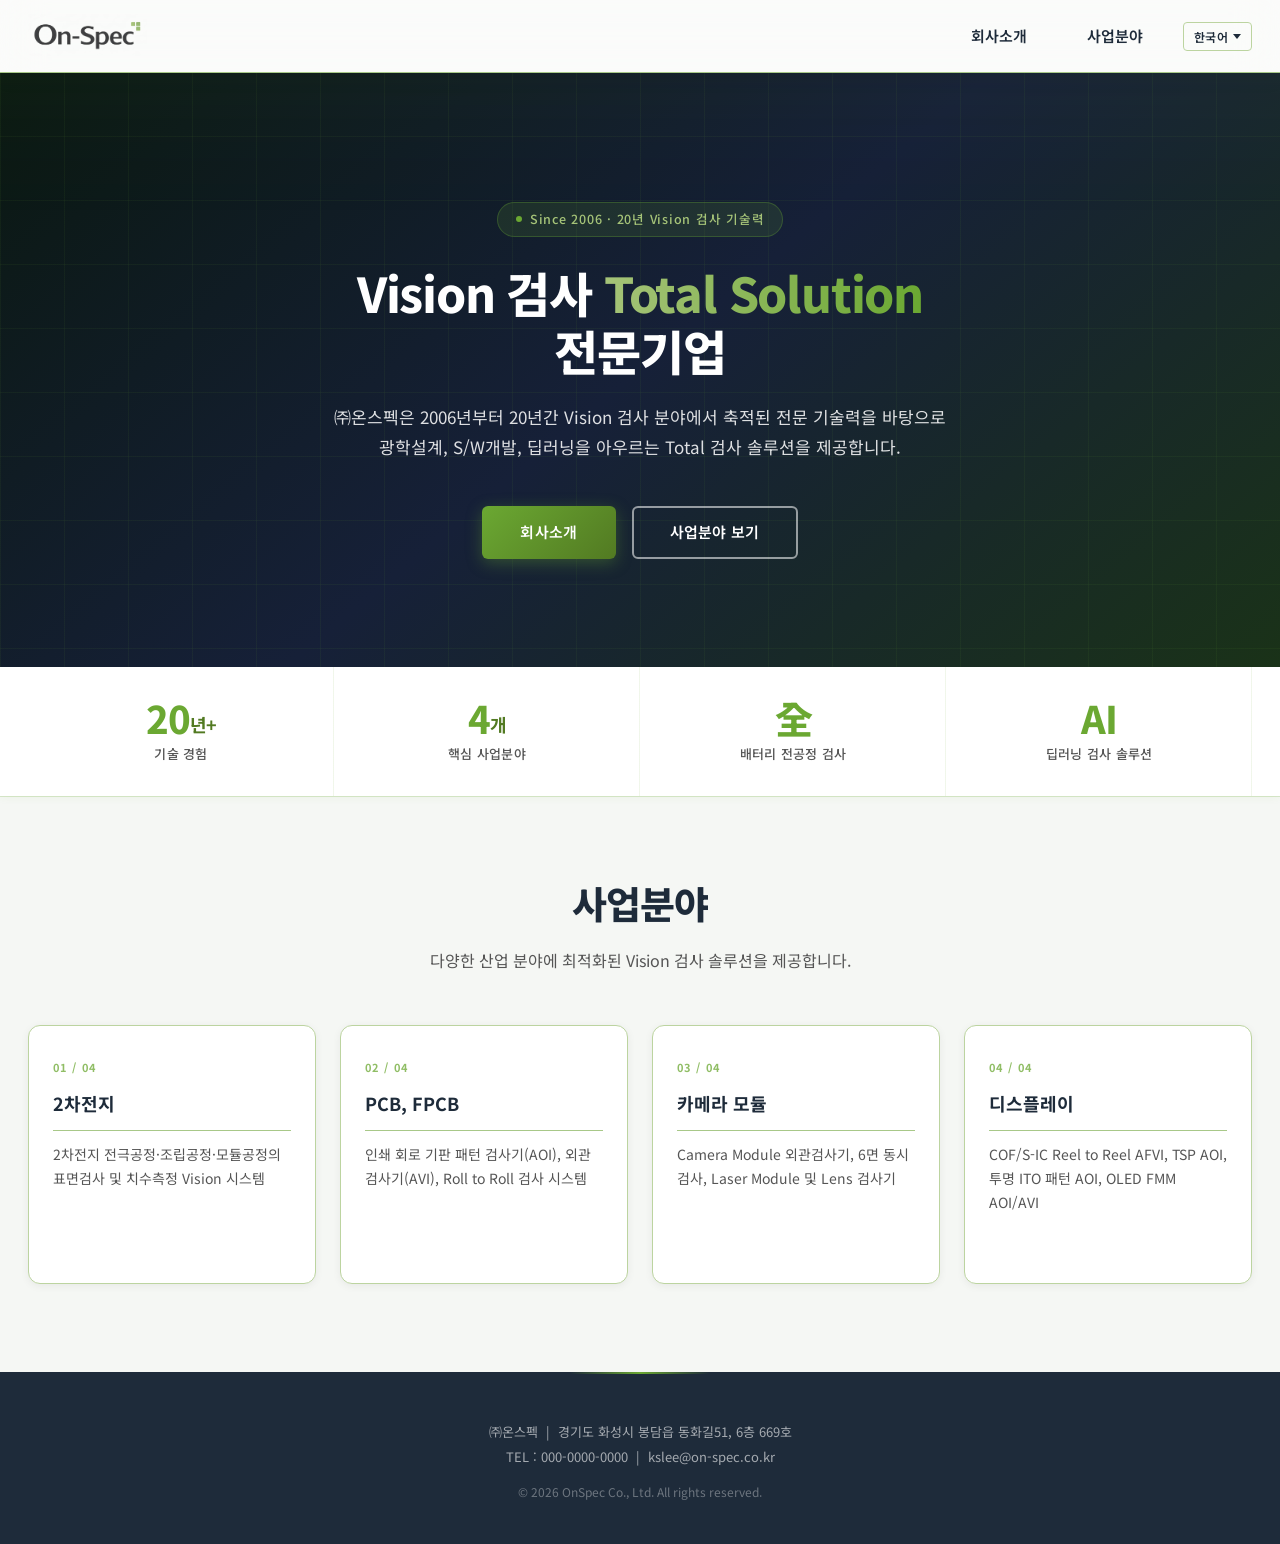
==== commit 516e253c: "feat: 4s scanline cycle, shadow hovers, deduplicated/upgraded business area title Agent-Logs-Url: ht" ====
--- a/OnSpec_Homepage/wwwroot/index.html
+++ b/OnSpec_Homepage/wwwroot/index.html
@@ -115,8 +115,7 @@
         <!-- OVERVIEW -->
         <section class="overview">
             <div class="overview-title">
-                <span class="section-tag" data-i18n="overview-tag">Business Areas</span>
-                <h2 data-i18n="overview-h2">사업분야</h2>
+                <span class="section-tag" data-i18n="overview-tag">사업분야</span>
                 <p data-i18n="overview-p">다양한 산업 분야에 최적화된 Vision 검사 솔루션을 제공합니다.</p>
             </div>
             <div class="overview-grid">
--- a/OnSpec_Homepage/wwwroot/style.css
+++ b/OnSpec_Homepage/wwwroot/style.css
@@ -19,7 +19,7 @@
     --bg-white: #FFFFFF;
     --bg-alt: #EDF2E8;
     --border: #BCD4A0;        /* was #D4E4BC — darkened for better contrast */
-    --border-strong: #A8C888; /* softened — was #96BA72, now with shadow glow instead */
+    --border-strong: #A8C888; /* softened — replaces hard border lines with shadow glow on key elements */
     --header-h: 72px;
     --subnav-h: 52px;
     --shadow-sm: 0 2px 8px rgba(0,0,0,0.06);
@@ -154,10 +154,12 @@
     top: 100%;
     left: 50%;
     transform: translateX(-50%);
-    background: var(--bg-white);
-    border: 1px solid var(--border);
-    border-radius: 6px;
-    box-shadow: 0 8px 28px rgba(0,0,0,0.14);
+    background: rgba(255,255,255,0.88);
+    backdrop-filter: blur(22px) saturate(160%);
+    -webkit-backdrop-filter: blur(22px) saturate(160%);
+    border: 1px solid rgba(255,255,255,0.65);
+    border-radius: 10px;
+    box-shadow: 0 8px 32px rgba(0,0,0,0.12), 0 2px 8px rgba(107,168,50,0.08);
     list-style: none;
     min-width: 148px;
     overflow: hidden;
@@ -277,10 +279,12 @@
     position: absolute;
     top: calc(100% + 6px);
     right: 0;
-    background: var(--bg-white);
-    border: 1px solid var(--border);
-    border-radius: 6px;
-    box-shadow: 0 8px 28px rgba(0,0,0,0.14);
+    background: rgba(255,255,255,0.88);
+    backdrop-filter: blur(22px) saturate(160%);
+    -webkit-backdrop-filter: blur(22px) saturate(160%);
+    border: 1px solid rgba(255,255,255,0.65);
+    border-radius: 10px;
+    box-shadow: 0 8px 32px rgba(0,0,0,0.12), 0 2px 8px rgba(107,168,50,0.08);
     list-style: none;
     min-width: 110px;
     overflow: hidden;
@@ -310,7 +314,6 @@
     .lang-select__item.active {
         color: var(--accent);
         font-weight: 700;
-        background: var(--bg-alt);
     }
 
 /* Mobile nav overlay */
@@ -345,10 +348,12 @@
     display: block;
     padding: 13px 48px;
     color: var(--text-mid);
-    background: var(--bg-white);
+    background: rgba(255,255,255,0.88);
+    backdrop-filter: blur(22px) saturate(160%);
+    -webkit-backdrop-filter: blur(22px) saturate(160%);
     font-size: 14px;
     font-weight: 500;
-    border-bottom: 1px solid var(--border);
+    border-bottom: 1px solid rgba(255,255,255,0.65);
     border-left: 3px solid transparent;
     transition: color 0.18s, border-color 0.18s, background 0.18s;
 }
@@ -369,8 +374,11 @@
 .sub-nav {
     position: sticky;
     top: var(--header-h);
-    background: var(--bg-white);
-    border-bottom: 2px solid var(--border-strong);
+    background: rgba(255,255,255,0.60);
+    backdrop-filter: blur(20px) saturate(150%);
+    -webkit-backdrop-filter: blur(20px) saturate(150%);
+    border-bottom: none;
+    box-shadow: 0 2px 0 rgba(107,168,50,0.18), 0 4px 16px rgba(0,0,0,0.07);
     z-index: 100;
     overflow-x: auto;
     white-space: nowrap;
@@ -405,7 +413,7 @@
             }
 
 /* ── Hero (index.html) ──────────────────────────────────── */
-/* Background: dark gradient ensures WCAG AA contrast — white text on #162038 yields ~9:1 ratio */
+/* Background: dark gradient ensures WCAG AA contrast (all stops >12:1 against white) */
 .hero {
     position: relative;
     background: linear-gradient(140deg, #0a1810 0%, #162038 50%, #1a3218 100%);
@@ -428,7 +436,7 @@
     pointer-events: none;
 }
 
-/* Radar rings animation (replaces scanline) — see .hero-rings below */
+
 
 @media (prefers-reduced-motion: reduce) {
     .hero::after,
@@ -437,33 +445,33 @@
     }
 }
 
-/* Thick soft-glow scanline sweeping top → bottom */
+/* Diffuse soft-glow area sweeping top → bottom */
 .hero::after {
     content: '';
     position: absolute;
-    left: -10%;
-    right: -10%;
-    top: -80px;
-    height: 80px;
+    left: -20%;
+    right: -20%;
+    top: -320px;
+    height: 320px;
     background: linear-gradient(
         to bottom,
         transparent 0%,
-        rgba(107, 168, 50, 0.18) 30%,
-        rgba(165, 195, 120, 0.38) 50%,
-        rgba(107, 168, 50, 0.18) 70%,
+        rgba(107, 168, 50, 0.10) 25%,
+        rgba(165, 195, 120, 0.20) 50%,
+        rgba(107, 168, 50, 0.10) 75%,
         transparent 100%
     );
-    filter: blur(18px);
-    animation: scanBeam 9s cubic-bezier(0.4, 0, 0.6, 1) infinite;
+    filter: blur(90px);
+    animation: scanBeam 4s cubic-bezier(0.42, 0, 0.58, 1) infinite;
     z-index: 1;
     pointer-events: none;
 }
 
 @keyframes scanBeam {
-    0%   { top: -80px;            opacity: 0; }
-    5%   { opacity: 1; }
-    95%  { opacity: 0.85; }
-    100% { top: calc(100% + 80px); opacity: 0; }
+    0%   { top: -320px;            opacity: 0; }
+    8%   { opacity: 1; }
+    92%  { opacity: 0.9; }
+    100% { top: calc(100% + 320px); opacity: 0; }
 }
 
 @keyframes pulse-dot {
@@ -651,18 +659,24 @@
 }
 
     .overview-title .section-tag {
-        display: inline-block;
-        background: var(--bg-alt);
-        color: var(--accent-dark);
-        font-size: 11.5px;
-        font-weight: 700;
-        letter-spacing: 0.10em;
-        text-transform: uppercase;
-        padding: 5px 14px;
-        border-radius: 100px;
-        margin-bottom: 14px;
-        border: 1px solid var(--border-strong);
-    }
+        display: block;
+        background: none;
+        color: var(--primary);
+        font-size: 38px;
+        font-weight: 800;
+        letter-spacing: -0.025em;
+        text-transform: none;
+        padding: 0;
+        border-radius: 0;
+        margin-bottom: 12px;
+        border: none;
+        transition: text-shadow 0.25s;
+        cursor: default;
+    }
+
+        .overview-title .section-tag:hover {
+            text-shadow: 0 4px 24px rgba(107,168,50,0.35), 0 1px 8px rgba(107,168,50,0.18);
+        }
 
     .overview-title h2 {
         font-size: 32px;
@@ -849,7 +863,7 @@
     .profile-info-row .label {
         font-weight: 600;
         color: var(--primary);
-        min-width: 80px;
+        min-width: 120px;
         flex: 0 0 auto;
     }
 
@@ -862,12 +876,12 @@
     display: flex;
     flex-direction: column;
     align-items: center;
-    padding: 16px 0 8px;
+    padding: 24px 0 16px;
 }
 
 .org-root {
     position: relative;
-    padding-bottom: 36px;
+    padding-bottom: 40px;
 }
 
     .org-root::after {
@@ -877,18 +891,20 @@
         left: 50%;
         transform: translateX(-50%);
         width: 2px;
-        height: 36px;
+        height: 40px;
         background: var(--accent);
+        box-shadow: 0 0 8px rgba(107,168,50,0.55);
     }
 
 .org-root-box {
-    background: var(--primary);
+    background: linear-gradient(135deg, var(--primary) 0%, var(--primary-light) 100%);
     color: #fff;
-    padding: 14px 52px;
-    border-radius: 6px;
+    padding: 16px 56px;
+    border-radius: 12px;
     font-weight: 700;
     font-size: 16px;
-    box-shadow: 0 4px 14px rgba(0,0,0,0.18);
+    letter-spacing: 0.03em;
+    box-shadow: 0 6px 24px rgba(0,0,0,0.22), 0 0 0 1px rgba(255,255,255,0.08) inset;
 }
 
 .org-branches {
@@ -900,7 +916,7 @@
 
 .org-branch {
     flex: 1;
-    padding-top: 36px;
+    padding-top: 40px;
     display: flex;
     flex-direction: column;
     align-items: center;
@@ -916,6 +932,7 @@
         right: 0;
         height: 2px;
         background: var(--accent);
+        box-shadow: 0 0 6px rgba(107,168,50,0.50);
     }
 
     .org-branch:first-child::before {
@@ -934,22 +951,30 @@
         left: 50%;
         transform: translateX(-50%);
         width: 2px;
-        height: 36px;
+        height: 40px;
         background: var(--accent);
+        box-shadow: 0 0 8px rgba(107,168,50,0.55);
     }
 
 .org-box {
-    background: var(--bg-white);
-    border: 2px solid var(--accent);
+    background: rgba(255,255,255,0.82);
+    backdrop-filter: blur(8px);
+    -webkit-backdrop-filter: blur(8px);
+    border: 1.5px solid rgba(107,168,50,0.45);
     color: var(--primary);
-    padding: 11px 18px;
-    border-radius: 6px;
+    padding: 12px 20px;
+    border-radius: 10px;
     font-size: 14px;
     font-weight: 600;
     white-space: nowrap;
     text-align: center;
-    box-shadow: 0 2px 8px rgba(0,0,0,0.07);
-}
+    box-shadow: 0 4px 16px rgba(107,168,50,0.10), 0 1px 4px rgba(0,0,0,0.07);
+    transition: box-shadow 0.22s, transform 0.22s;
+}
+
+    .org-box:hover {
+        box-shadow: 0 8px 28px rgba(107,168,50,0.28), 0 2px 8px rgba(0,0,0,0.10);
+    }
 
 /* Location / Map */
 #map-container {
@@ -983,7 +1008,12 @@
     border-radius: 8px;
     border: 1px solid var(--border-strong);
     box-shadow: 0 1px 5px rgba(0,0,0,0.04), 0 0 0 3px rgba(107,168,50,0.04);
-}
+    transition: box-shadow 0.22s;
+}
+
+    .contact-item:hover {
+        box-shadow: 0 6px 24px rgba(107,168,50,0.22), 0 2px 8px rgba(0,0,0,0.08);
+    }
 
 .contact-label {
     font-weight: 600;
@@ -1205,8 +1235,8 @@
         padding: 48px 20px 60px;
     }
 
-    .overview-title h2 {
-        font-size: 24px;
+    .overview-title .section-tag {
+        font-size: 28px;
     }
 
     .overview-grid {
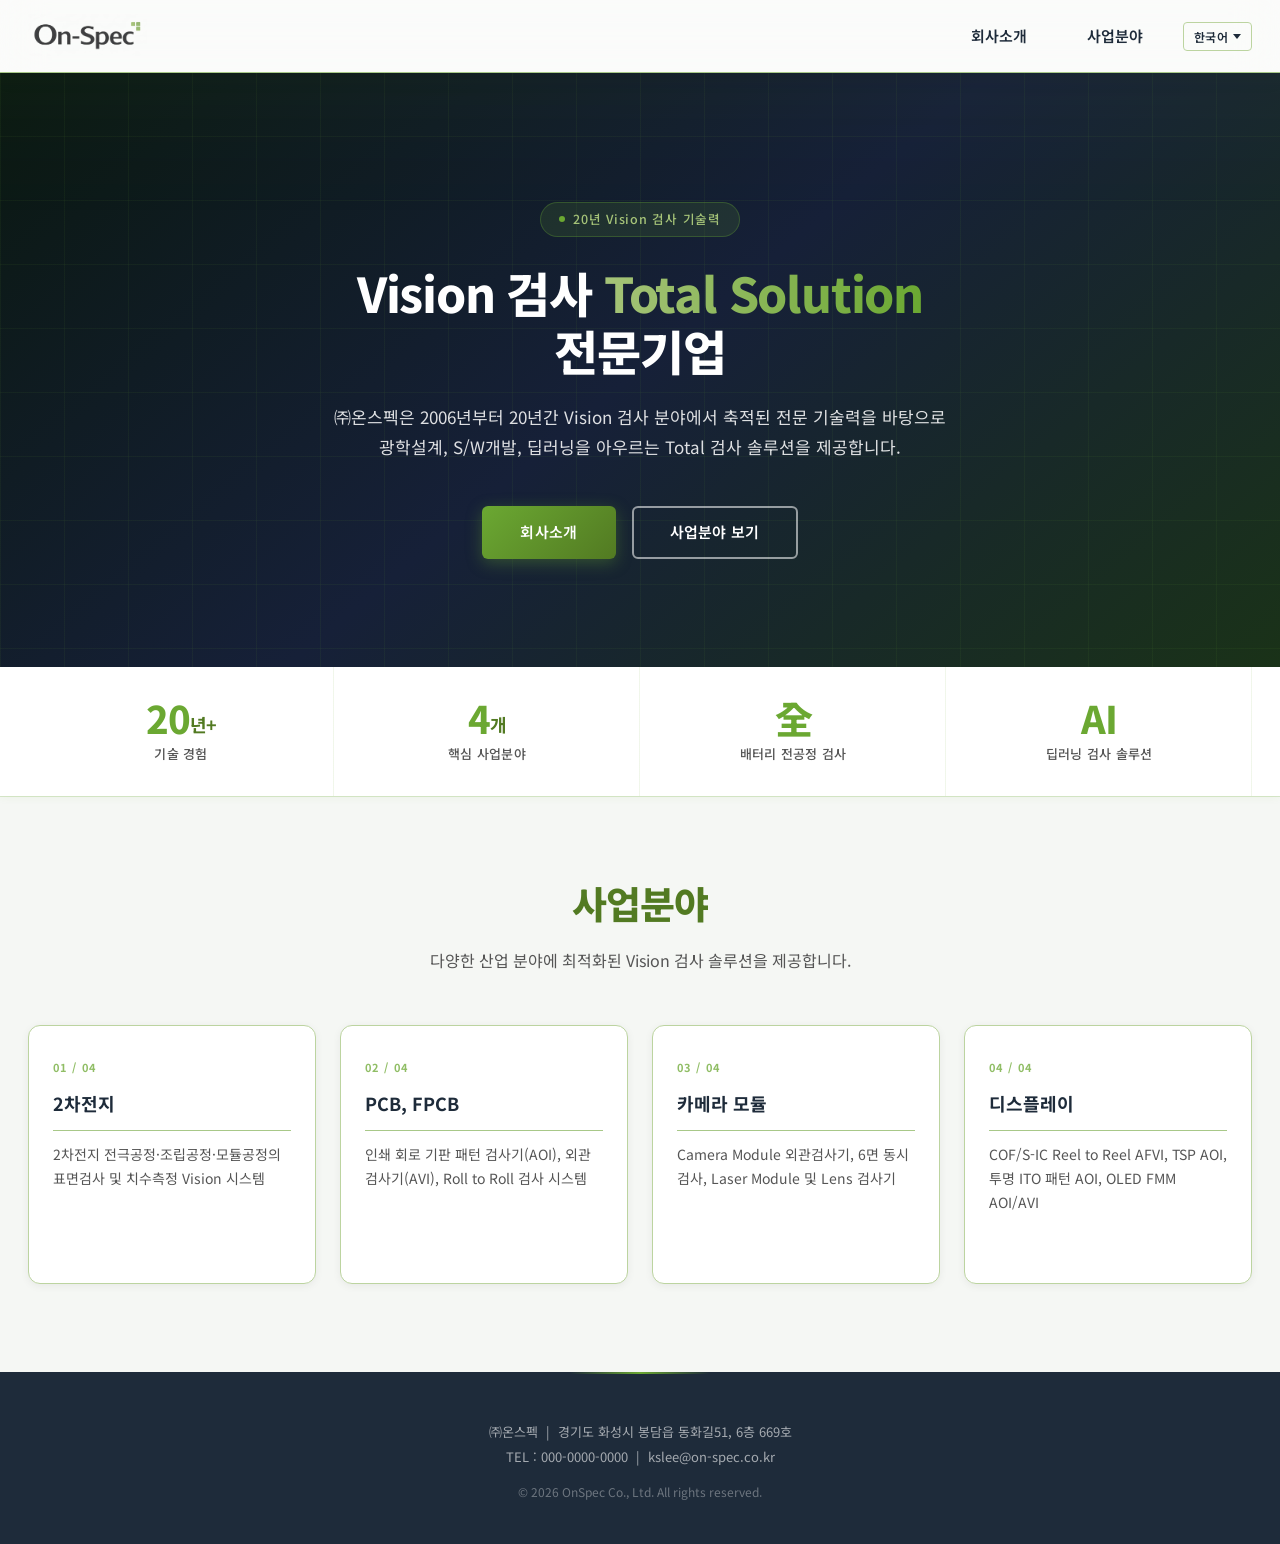
==== commit 14c730fb: "- 히어로 애니메이션 주기 단축. - 명칭 일부 수정." ====
--- a/OnSpec_Homepage/wwwroot/index.html
+++ b/OnSpec_Homepage/wwwroot/index.html
@@ -23,7 +23,7 @@
                     <li class="has-dropdown">
                         <a href="about.html" data-i18n="nav-about">회사소개</a>
                         <ul class="dropdown">
-                            <li><a href="about.html#profile" data-i18n="sub-profile">Profile</a></li>
+                            <li><a href="about.html#profile" data-i18n="sub-profile">Company Overview</a></li>
                             <li><a href="about.html#orgchart" data-i18n="sub-orgchart">Org Chart</a></li>
                             <li><a href="about.html#location" data-i18n="sub-location">Location</a></li>
                             <li><a href="about.html#contact" data-i18n="sub-contact">Contact</a></li>
@@ -53,7 +53,7 @@
             <li>
                 <a href="about.html" data-i18n="nav-about">회사소개</a>
                 <ul class="mobile-sub">
-                    <li><a href="about.html#profile" data-i18n="sub-profile">Profile</a></li>
+                    <li><a href="about.html#profile" data-i18n="sub-profile">Company Overview</a></li>
                     <li><a href="about.html#orgchart" data-i18n="sub-orgchart">Org Chart</a></li>
                     <li><a href="about.html#location" data-i18n="sub-location">Location</a></li>
                     <li><a href="about.html#contact" data-i18n="sub-contact">Contact</a></li>
--- a/OnSpec_Homepage/wwwroot/style.css
+++ b/OnSpec_Homepage/wwwroot/style.css
@@ -18,7 +18,7 @@
     --bg: #F5F7F4;
     --bg-white: #FFFFFF;
     --bg-alt: #EDF2E8;
-    --border: #BCD4A0;        /* was #D4E4BC — darkened for better contrast */
+    --border: #BCD4A0; /* was #D4E4BC — darkened for better contrast */
     --border-strong: #A8C888; /* softened — replaces hard border lines with shadow glow on key elements */
     --header-h: 72px;
     --subnav-h: 52px;
@@ -143,9 +143,9 @@
                     color: var(--accent);
                 }
 
-                .main-nav > ul > li > a:hover::after {
-                    transform: scaleX(1);
-                }
+                    .main-nav > ul > li > a:hover::after {
+                        transform: scaleX(1);
+                    }
 
 /* Dropdown */
 .dropdown {
@@ -270,9 +270,9 @@
     transition: transform 0.2s;
 }
 
-    .lang-select.open .lang-select__arrow {
-        transform: rotate(180deg);
-    }
+.lang-select.open .lang-select__arrow {
+    transform: rotate(180deg);
+}
 
 .lang-select__menu {
     display: none;
@@ -292,9 +292,9 @@
     padding: 4px 0;
 }
 
-    .lang-select.open .lang-select__menu {
-        display: block;
-    }
+.lang-select.open .lang-select__menu {
+    display: block;
+}
 
 .lang-select__item {
     padding: 10px 16px;
@@ -423,18 +423,16 @@
     overflow: hidden;
 }
 
-/* Tech grid pattern overlay */
-.hero::before {
-    content: '';
-    position: absolute;
-    inset: 0;
-    background-image:
-        linear-gradient(rgba(107,168,50,0.07) 1px, transparent 1px),
-        linear-gradient(90deg, rgba(107,168,50,0.07) 1px, transparent 1px);
-    background-size: 64px 64px;
-    z-index: 0;
-    pointer-events: none;
-}
+    /* Tech grid pattern overlay */
+    .hero::before {
+        content: '';
+        position: absolute;
+        inset: 0;
+        background-image: linear-gradient(rgba(107,168,50,0.07) 1px, transparent 1px), linear-gradient(90deg, rgba(107,168,50,0.07) 1px, transparent 1px);
+        background-size: 64px 64px;
+        z-index: 0;
+        pointer-events: none;
+    }
 
 
 
@@ -462,21 +460,33 @@
         transparent 100%
     );
     filter: blur(90px);
-    animation: scanBeam 4s cubic-bezier(0.42, 0, 0.58, 1) infinite;
+    animation: scanBeam 8s cubic-bezier(0.42, 0, 0.58, 1) infinite;
     z-index: 1;
     pointer-events: none;
 }
 
 @keyframes scanBeam {
-    0%   { top: -320px;            opacity: 0; }
-    8%   { opacity: 1; }
-    92%  { opacity: 0.9; }
-    100% { top: calc(100% + 320px); opacity: 0; }
+    0% {
+        top: -320px;
+        opacity: 1;
+    }
+
+    100% {
+        top: calc(100%);
+        opacity: 1;
+    }
 }
 
 @keyframes pulse-dot {
-    0%, 100% { opacity: 1;   transform: scale(1); }
-    50%       { opacity: 0.4; transform: scale(0.75); }
+    0%, 100% {
+        opacity: 1;
+        transform: scale(1);
+    }
+
+    50% {
+        opacity: 0.4;
+        transform: scale(0.75);
+    }
 }
 
 .hero-inner {
@@ -502,15 +512,15 @@
     margin-bottom: 26px;
 }
 
-.hero-badge::before {
-    content: '';
-    flex-shrink: 0;
-    width: 6px;
-    height: 6px;
-    background: var(--accent);
-    border-radius: 50%;
-    animation: pulse-dot 2s ease-in-out infinite;
-}
+    .hero-badge::before {
+        content: '';
+        flex-shrink: 0;
+        width: 6px;
+        height: 6px;
+        background: var(--accent);
+        border-radius: 50%;
+        animation: pulse-dot 2s ease-in-out infinite;
+    }
 
 .hero h1 {
     font-size: 48px;
@@ -661,7 +671,7 @@
     .overview-title .section-tag {
         display: block;
         background: none;
-        color: var(--primary);
+        color: var(--accent-dark);
         font-size: 38px;
         font-weight: 800;
         letter-spacing: -0.025em;
@@ -670,13 +680,8 @@
         border-radius: 0;
         margin-bottom: 12px;
         border: none;
-        transition: text-shadow 0.25s;
         cursor: default;
     }
-
-        .overview-title .section-tag:hover {
-            text-shadow: 0 4px 24px rgba(107,168,50,0.35), 0 1px 8px rgba(107,168,50,0.18);
-        }
 
     .overview-title h2 {
         font-size: 32px;
@@ -744,20 +749,20 @@
     opacity: 0.75;
 }
 
-    .overview-card h3 {
-        font-size: 18px;
-        font-weight: 700;
-        color: var(--primary);
-        margin-bottom: 12px;
-        padding-bottom: 12px;
-        border-bottom: 1px solid var(--border-strong);
-    }
-
-    .overview-card p {
-        font-size: 14px;
-        color: var(--text-mid);
-        line-height: 1.7;
-    }
+.overview-card h3 {
+    font-size: 18px;
+    font-weight: 700;
+    color: var(--primary);
+    margin-bottom: 12px;
+    padding-bottom: 12px;
+    border-bottom: 1px solid var(--border-strong);
+}
+
+.overview-card p {
+    font-size: 14px;
+    color: var(--text-mid);
+    line-height: 1.7;
+}
 
 .card-arrow {
     display: inline-flex;
@@ -777,10 +782,10 @@
         font-size: 13px;
     }
 
-    .overview-card:hover .card-arrow {
-        opacity: 1;
-        transform: translateX(0);
-    }
+.overview-card:hover .card-arrow {
+    opacity: 1;
+    transform: translateX(0);
+}
 
 /* ── Page sections (about & business) ──────────────────── */
 .page-section {
@@ -829,7 +834,7 @@
         letter-spacing: -0.02em;
     }
 
-/* Profile */
+/* Company Overview */
 .profile-intro {
     font-size: 15.5px;
     line-height: 1.85;
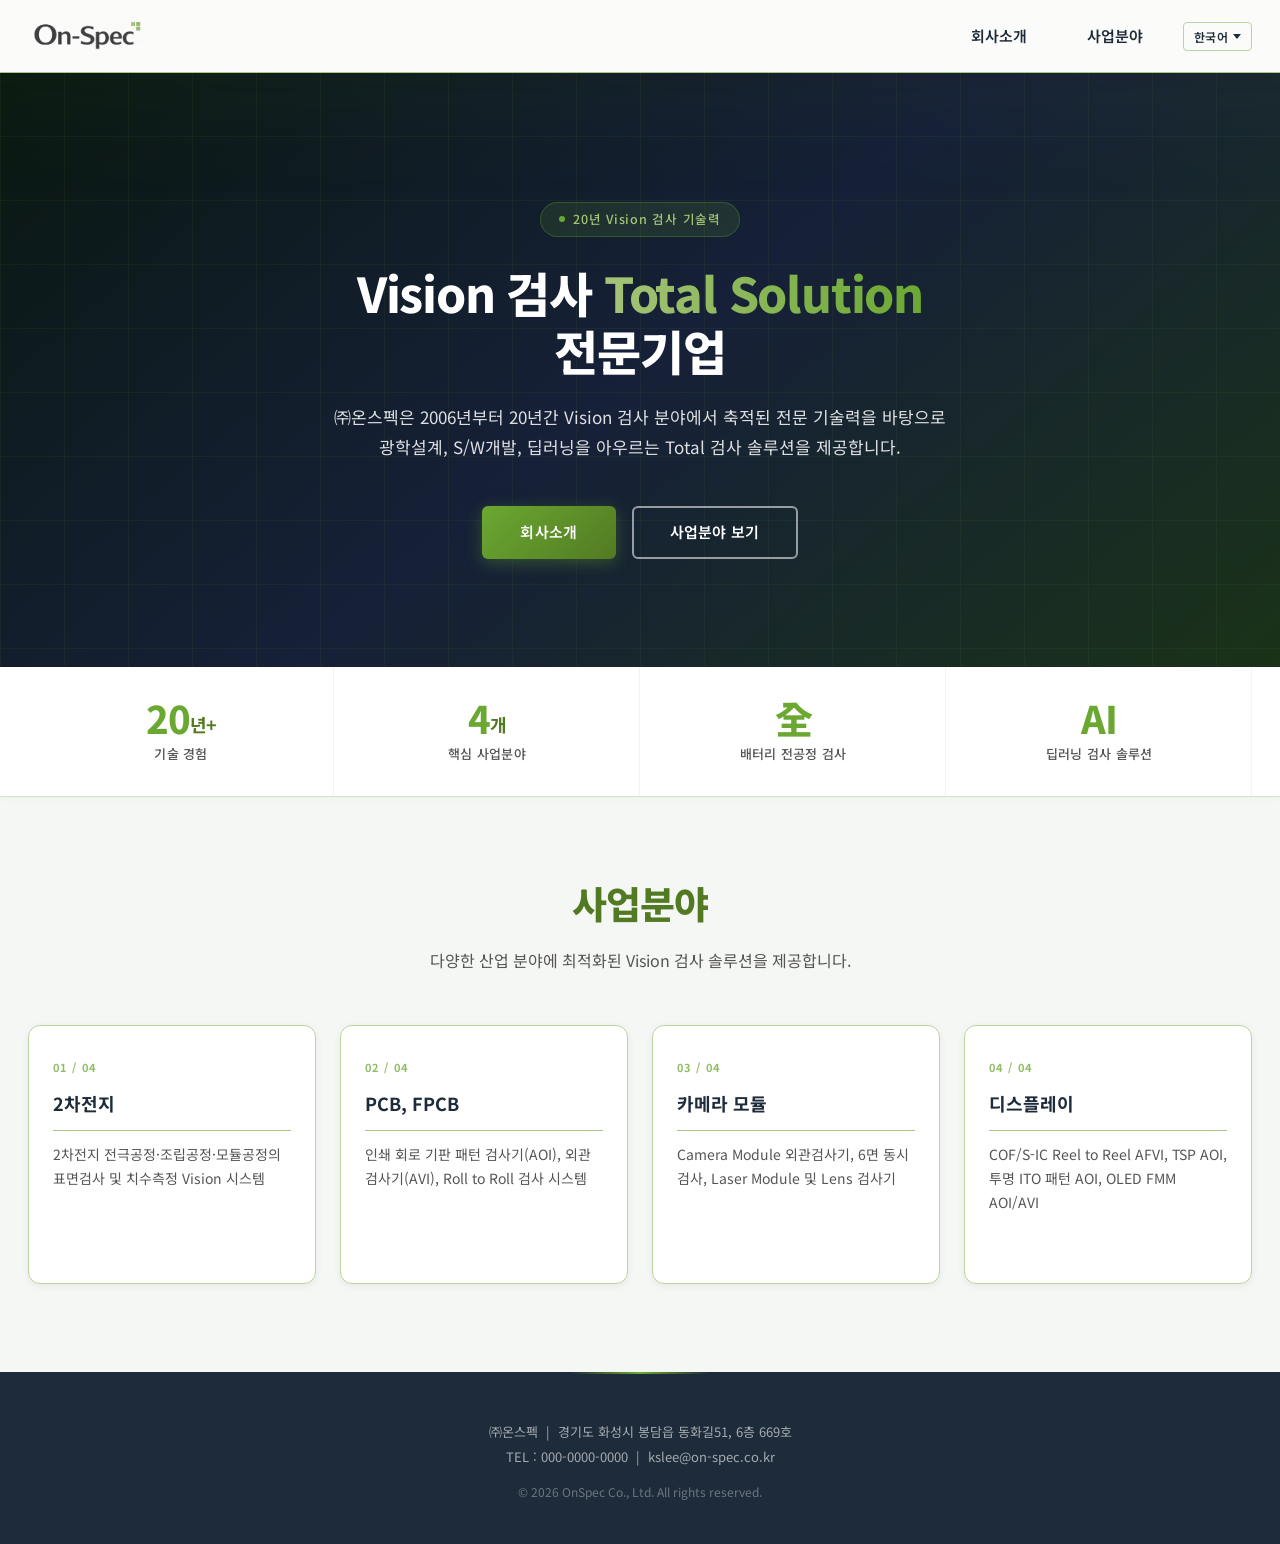
==== commit e0b380e4: "fix: 언어 선택 전 기본 표시 문구를 lang.js 한글 번역으로 통일 Agent-Logs-Url: https://github.com/her30306/OnSpec_Homepag" ====
--- a/OnSpec_Homepage/wwwroot/index.html
+++ b/OnSpec_Homepage/wwwroot/index.html
@@ -23,19 +23,19 @@
                     <li class="has-dropdown">
                         <a href="about.html" data-i18n="nav-about">회사소개</a>
                         <ul class="dropdown">
-                            <li><a href="about.html#profile" data-i18n="sub-profile">Company Overview</a></li>
-                            <li><a href="about.html#orgchart" data-i18n="sub-orgchart">Org Chart</a></li>
-                            <li><a href="about.html#location" data-i18n="sub-location">Location</a></li>
-                            <li><a href="about.html#contact" data-i18n="sub-contact">Contact</a></li>
+                            <li><a href="about.html#profile" data-i18n="sub-profile">기업 개요</a></li>
+                            <li><a href="about.html#orgchart" data-i18n="sub-orgchart">조직도</a></li>
+                            <li><a href="about.html#location" data-i18n="sub-location">오시는 길</a></li>
+                            <li><a href="about.html#contact" data-i18n="sub-contact">연락처</a></li>
                         </ul>
                     </li>
                     <li class="has-dropdown">
                         <a href="business.html" data-i18n="nav-business">사업분야</a>
                         <ul class="dropdown">
-                            <li><a href="business.html#battery" data-i18n="sub-battery">Battery</a></li>
+                            <li><a href="business.html#battery" data-i18n="sub-battery">2차전지</a></li>
                             <li><a href="business.html#pcb" data-i18n="sub-pcb">PCB, FPCB</a></li>
-                            <li><a href="business.html#camera" data-i18n="sub-camera">Camera Module</a></li>
-                            <li><a href="business.html#display" data-i18n="sub-display">Display</a></li>
+                            <li><a href="business.html#camera" data-i18n="sub-camera">카메라 모듈</a></li>
+                            <li><a href="business.html#display" data-i18n="sub-display">디스플레이</a></li>
                         </ul>
                     </li>
                 </ul>
@@ -53,19 +53,19 @@
             <li>
                 <a href="about.html" data-i18n="nav-about">회사소개</a>
                 <ul class="mobile-sub">
-                    <li><a href="about.html#profile" data-i18n="sub-profile">Company Overview</a></li>
-                    <li><a href="about.html#orgchart" data-i18n="sub-orgchart">Org Chart</a></li>
-                    <li><a href="about.html#location" data-i18n="sub-location">Location</a></li>
-                    <li><a href="about.html#contact" data-i18n="sub-contact">Contact</a></li>
+                    <li><a href="about.html#profile" data-i18n="sub-profile">기업 개요</a></li>
+                    <li><a href="about.html#orgchart" data-i18n="sub-orgchart">조직도</a></li>
+                    <li><a href="about.html#location" data-i18n="sub-location">오시는 길</a></li>
+                    <li><a href="about.html#contact" data-i18n="sub-contact">연락처</a></li>
                 </ul>
             </li>
             <li>
                 <a href="business.html" data-i18n="nav-business">사업분야</a>
                 <ul class="mobile-sub">
-                    <li><a href="business.html#battery" data-i18n="sub-battery">Battery</a></li>
+                    <li><a href="business.html#battery" data-i18n="sub-battery">2차전지</a></li>
                     <li><a href="business.html#pcb" data-i18n="sub-pcb">PCB, FPCB</a></li>
-                    <li><a href="business.html#camera" data-i18n="sub-camera">Camera Module</a></li>
-                    <li><a href="business.html#display" data-i18n="sub-display">Display</a></li>
+                    <li><a href="business.html#camera" data-i18n="sub-camera">카메라 모듈</a></li>
+                    <li><a href="business.html#display" data-i18n="sub-display">디스플레이</a></li>
                 </ul>
             </li>
         </ul>
@@ -77,7 +77,7 @@
         <!-- HERO -->
         <section class="hero">
             <div class="hero-inner">
-                <div class="hero-badge" data-i18n="hero-badge">Since 2006 · 20년 Vision 검사 기술력</div>
+                <div class="hero-badge" data-i18n="hero-badge">20년 Vision 검사 기술력</div>
                 <h1 data-i18n="hero-title">Vision 검사 <em>Total Solution</em><br>전문기업</h1>
                 <p data-i18n="hero-desc">
                     ㈜온스펙은 2006년부터 20년간 Vision 검사 분야에서 축적된 전문 기술력을 바탕으로<br>
@@ -121,7 +121,7 @@
             <div class="overview-grid">
                 <a href="business.html#battery" class="overview-card">
                     <span class="card-num">01 / 04</span>
-                    <h3 data-i18n="sub-battery">Battery</h3>
+                    <h3 data-i18n="sub-battery">2차전지</h3>
                     <p data-i18n="card-battery">2차전지 전극공정·조립공정·모듈공정의 표면검사 및 치수측정 Vision 시스템</p>
                     <span class="card-arrow" data-i18n="card-more">더 보기</span>
                 </a>
@@ -133,13 +133,13 @@
                 </a>
                 <a href="business.html#camera" class="overview-card">
                     <span class="card-num">03 / 04</span>
-                    <h3 data-i18n="sub-camera">Camera Module</h3>
+                    <h3 data-i18n="sub-camera">카메라 모듈</h3>
                     <p data-i18n="card-camera">Camera Module 외관검사기, 6면 동시검사, Laser Module 및 Lens 검사기</p>
                     <span class="card-arrow" data-i18n="card-more">더 보기</span>
                 </a>
                 <a href="business.html#display" class="overview-card">
                     <span class="card-num">04 / 04</span>
-                    <h3 data-i18n="sub-display">Display</h3>
+                    <h3 data-i18n="sub-display">디스플레이</h3>
                     <p data-i18n="card-display">COF/S-IC Reel to Reel AFVI, TSP AOI, 투명 ITO 패턴 AOI, OLED FMM AOI/AVI</p>
                     <span class="card-arrow" data-i18n="card-more">더 보기</span>
                 </a>
--- a/OnSpec_Homepage/wwwroot/style.css
+++ b/OnSpec_Homepage/wwwroot/style.css
@@ -459,7 +459,7 @@
         rgba(107, 168, 50, 0.10) 75%,
         transparent 100%
     );
-    filter: blur(90px);
+    filter: blur(80px);
     animation: scanBeam 8s cubic-bezier(0.42, 0, 0.58, 1) infinite;
     z-index: 1;
     pointer-events: none;
@@ -468,12 +468,20 @@
 @keyframes scanBeam {
     0% {
         top: -320px;
+        opacity: 0;
+    }
+
+    20% {
+        opacity: 1;
+    }
+
+    80% {
         opacity: 1;
     }
 
     100% {
         top: calc(100%);
-        opacity: 1;
+        opacity: 0;
     }
 }
 
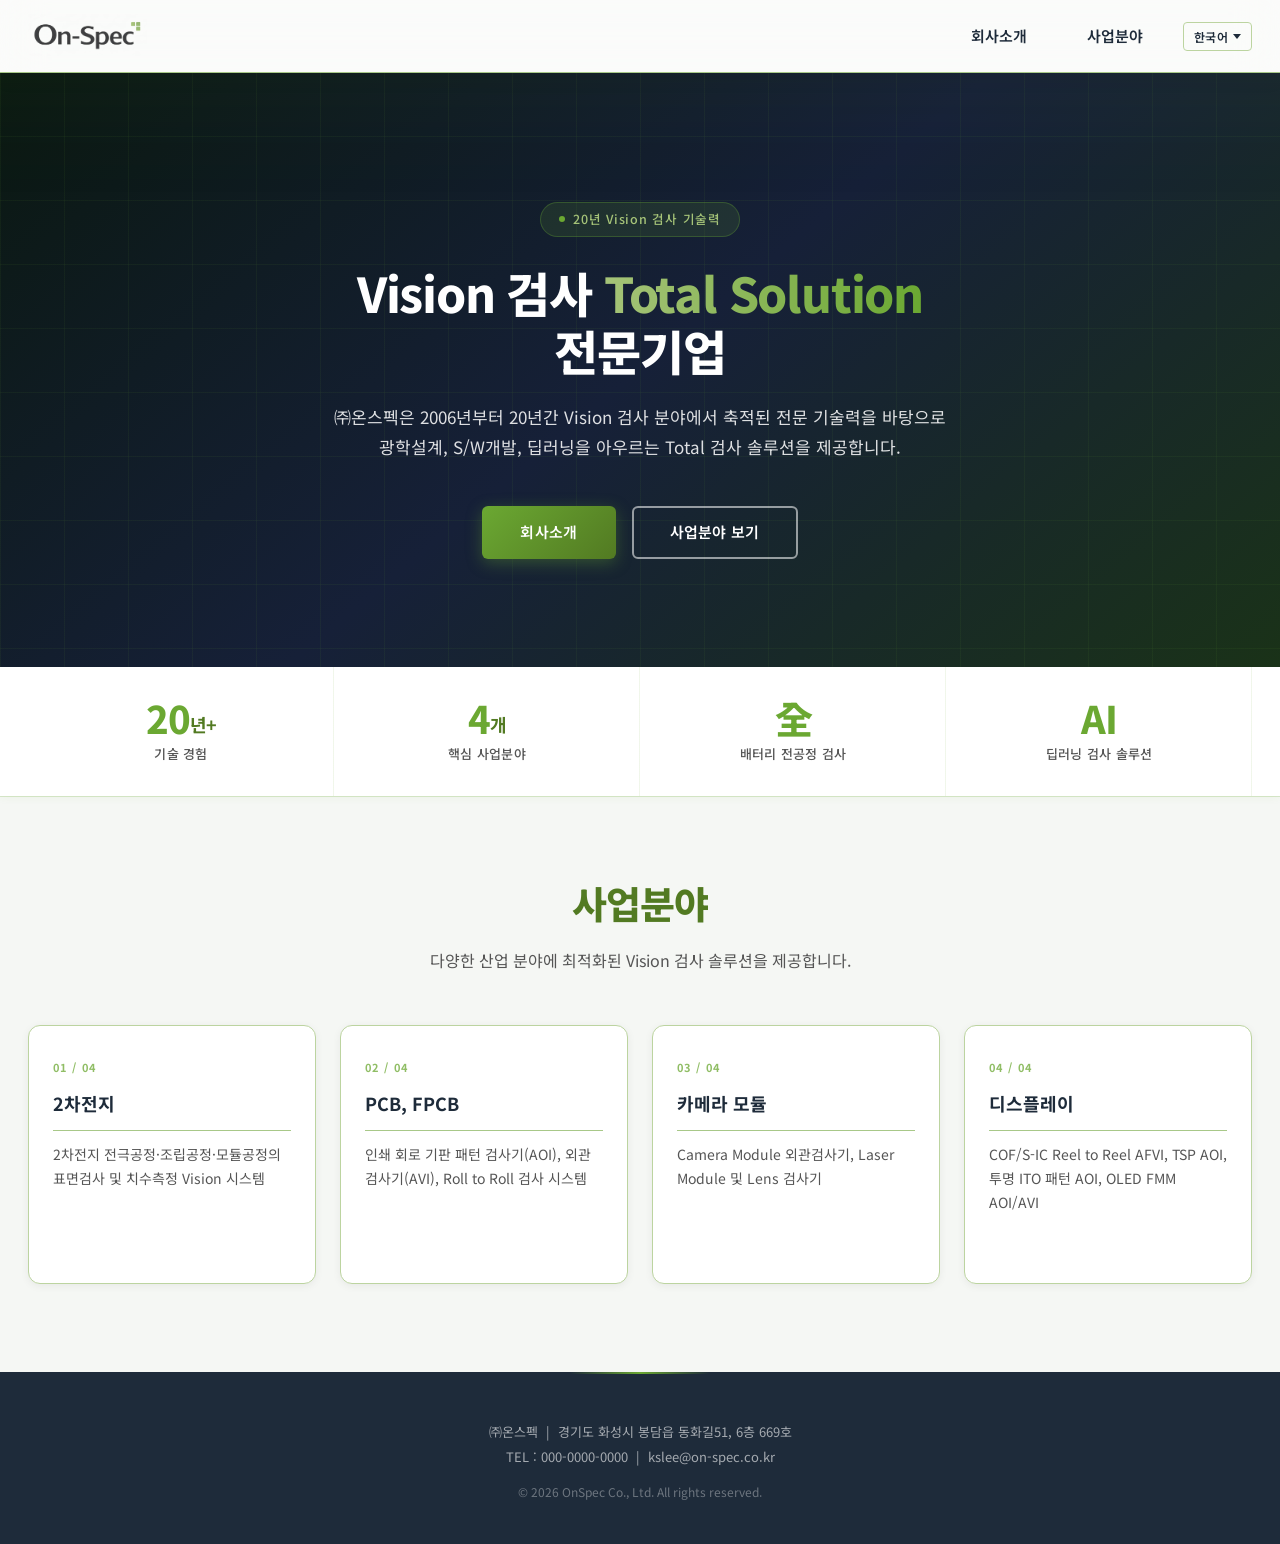
==== commit b2a98873: "- 번역 및 문구 수정." ====
--- a/OnSpec_Homepage/wwwroot/index.html
+++ b/OnSpec_Homepage/wwwroot/index.html
@@ -94,11 +94,11 @@
         <div class="stats-section">
             <div class="stats-inner">
                 <div class="stat-item">
-                    <span class="stat-num">20<span class="stat-unit">년+</span></span>
+                    <span class="stat-num">20<span class="stat-unit" data-i18n="stat-experience-u">년+</span></span>
                     <span class="stat-label" data-i18n="stat-experience">기술 경험</span>
                 </div>
                 <div class="stat-item">
-                    <span class="stat-num">4<span class="stat-unit">개</span></span>
+                    <span class="stat-num">4<span class="stat-unit" data-i18n="stat-business-u">개</span></span>
                     <span class="stat-label" data-i18n="stat-business">핵심 사업분야</span>
                 </div>
                 <div class="stat-item">
@@ -134,7 +134,7 @@
                 <a href="business.html#camera" class="overview-card">
                     <span class="card-num">03 / 04</span>
                     <h3 data-i18n="sub-camera">카메라 모듈</h3>
-                    <p data-i18n="card-camera">Camera Module 외관검사기, 6면 동시검사, Laser Module 및 Lens 검사기</p>
+                    <p data-i18n="card-camera">Camera Module 외관검사기, Laser Module 및 Lens 검사기</p>
                     <span class="card-arrow" data-i18n="card-more">더 보기</span>
                 </a>
                 <a href="business.html#display" class="overview-card">
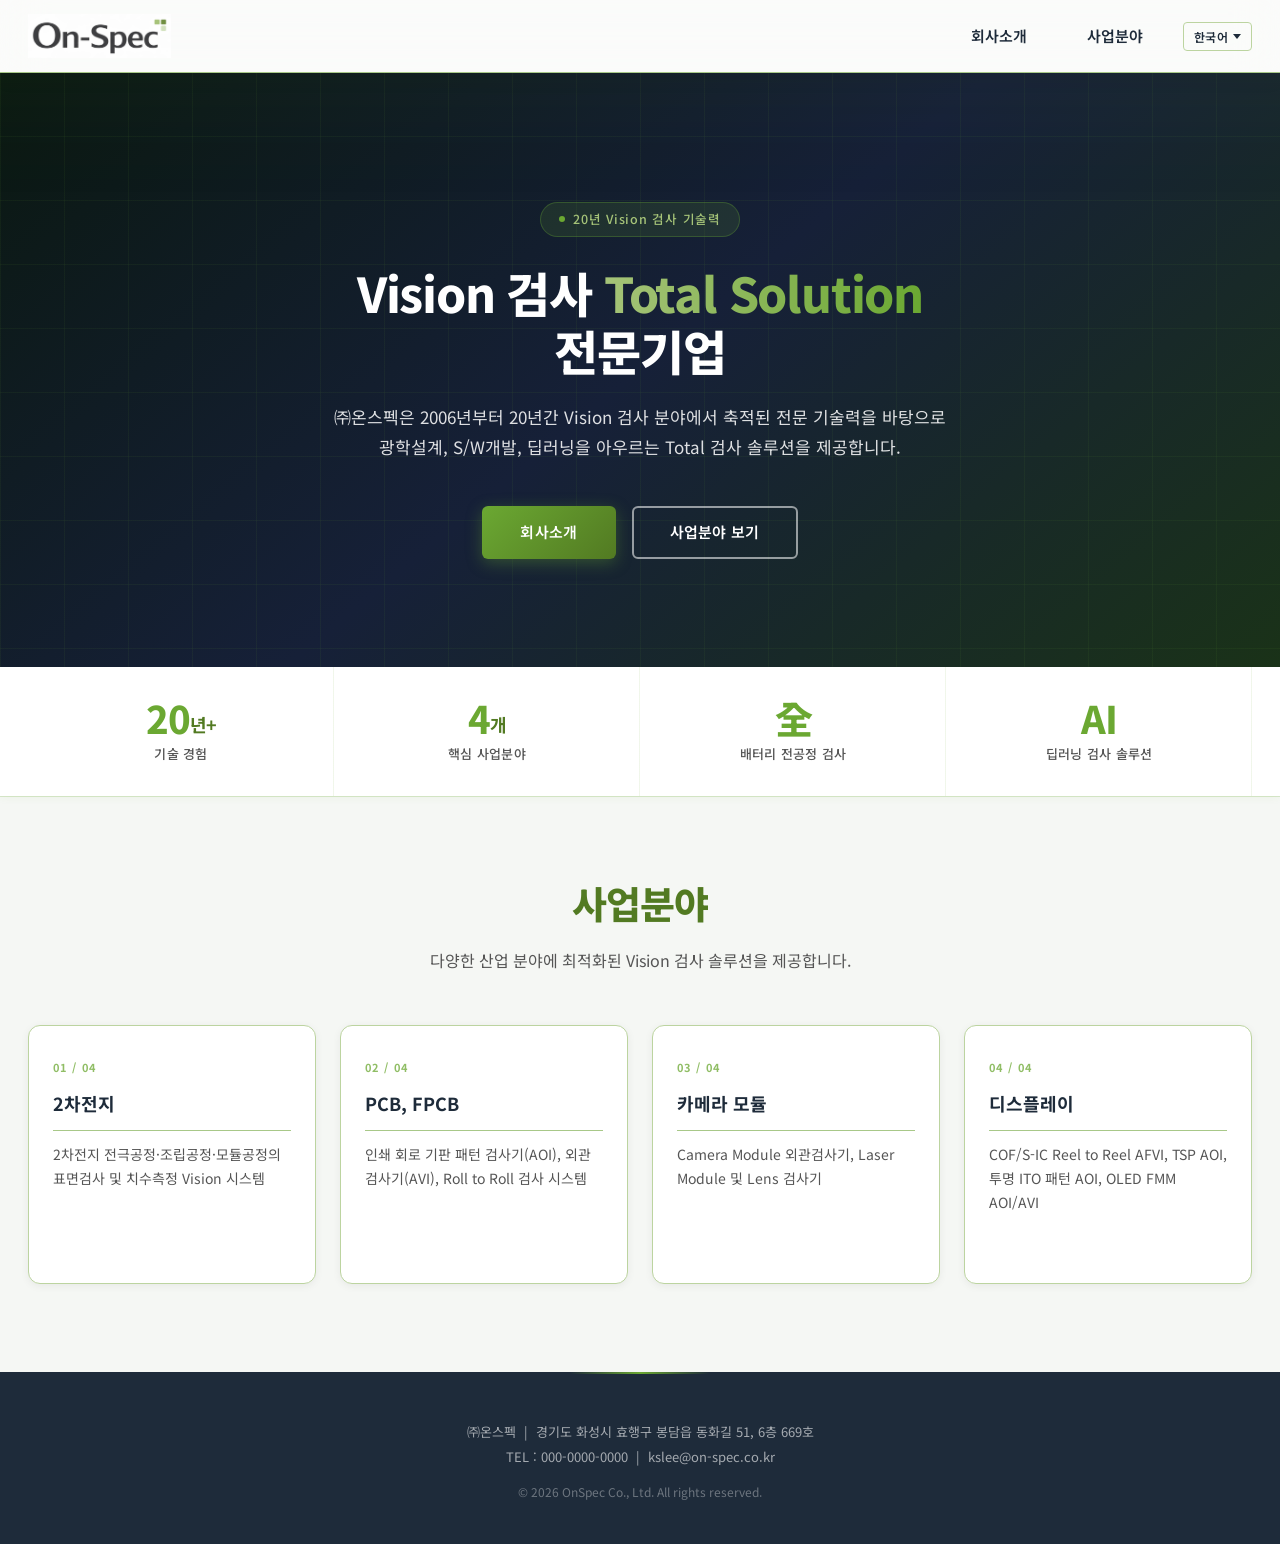
==== commit 91904752: "- 주소 변경, 로고 변경." ====
--- a/OnSpec_Homepage/wwwroot/index.html
+++ b/OnSpec_Homepage/wwwroot/index.html
@@ -150,7 +150,7 @@
 
     <!-- ══ FOOTER ══════════════════════════════════════════════ -->
     <footer class="site-footer">
-        <p data-i18n="footer-addr">㈜온스펙 &nbsp;|&nbsp; 경기도 화성시 봉담읍 동화길51, 6층 669호</p>
+        <p data-i18n="footer-addr">㈜온스펙 &nbsp;|&nbsp; 경기도 화성시 효행구 봉담읍 동화길 51, 6층 669호</p>
         <p data-i18n="footer-tel">TEL : 000-0000-0000 &nbsp;|&nbsp; kslee@on-spec.co.kr</p>
         <p class="footer-copy">© 2026 OnSpec Co., Ltd. All rights reserved.</p>
     </footer>
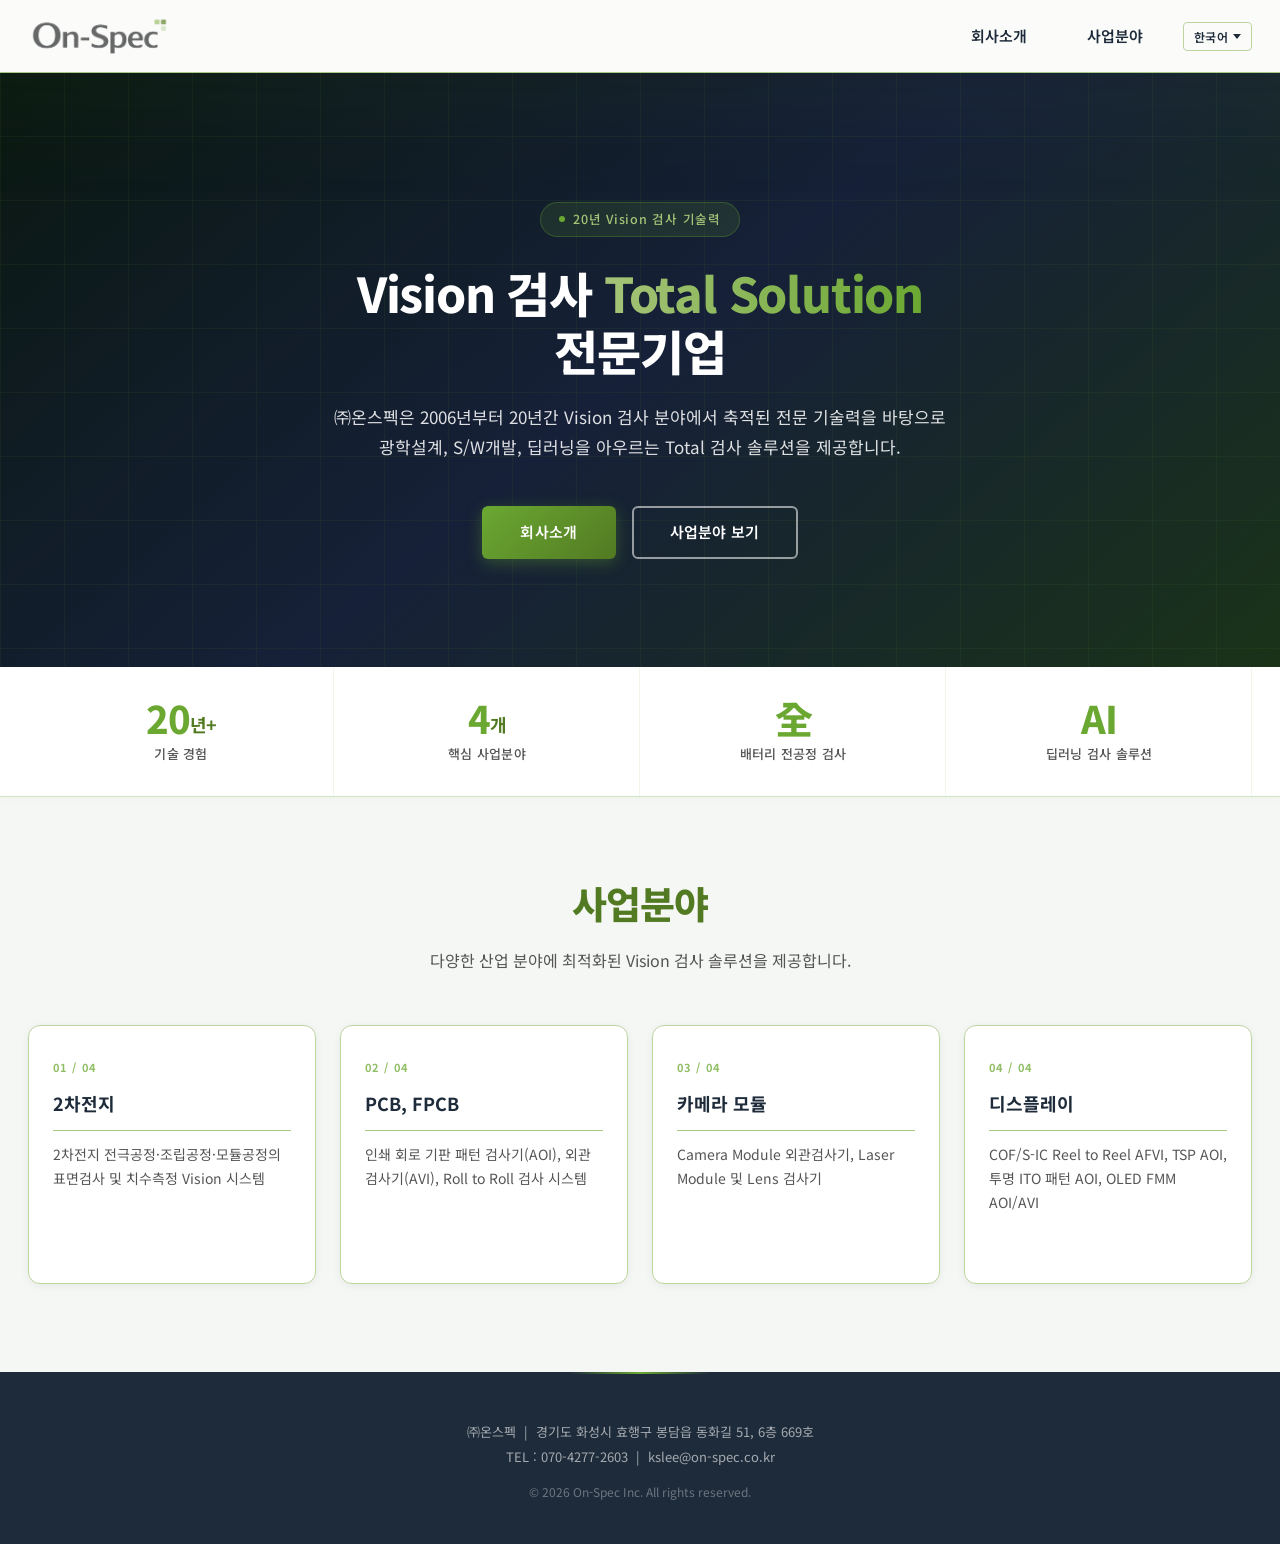
==== commit 483a5139: "- 전화번호, 영어 문구 변경. - 모바일 버전에서 더 보기가 항상 보이도록 수정." ====
--- a/OnSpec_Homepage/wwwroot/index.html
+++ b/OnSpec_Homepage/wwwroot/index.html
@@ -151,8 +151,8 @@
     <!-- ══ FOOTER ══════════════════════════════════════════════ -->
     <footer class="site-footer">
         <p data-i18n="footer-addr">㈜온스펙 &nbsp;|&nbsp; 경기도 화성시 효행구 봉담읍 동화길 51, 6층 669호</p>
-        <p data-i18n="footer-tel">TEL : 000-0000-0000 &nbsp;|&nbsp; kslee@on-spec.co.kr</p>
-        <p class="footer-copy">© 2026 OnSpec Co., Ltd. All rights reserved.</p>
+        <p data-i18n="footer-tel">TEL : 070-4277-2603 &nbsp;|&nbsp; kslee@on-spec.co.kr</p>
+        <p class="footer-copy">© 2026 On-Spec Inc. All rights reserved.</p>
     </footer>
 
     <script>
--- a/OnSpec_Homepage/wwwroot/style.css
+++ b/OnSpec_Homepage/wwwroot/style.css
@@ -94,7 +94,6 @@
     .logo img {
         height: 44px;
         width: auto;
-        mix-blend-mode: multiply; /* white areas blend into header glass bg */
     }
 
 /* Desktop nav */
@@ -1334,6 +1333,11 @@
     .biz-image img {
         height: 200px;
     }
+    
+    .card-arrow {
+        opacity: 1;
+        transform: translateX(0);
+    }
 
     .sub-nav ul {
         padding: 0 12px;
